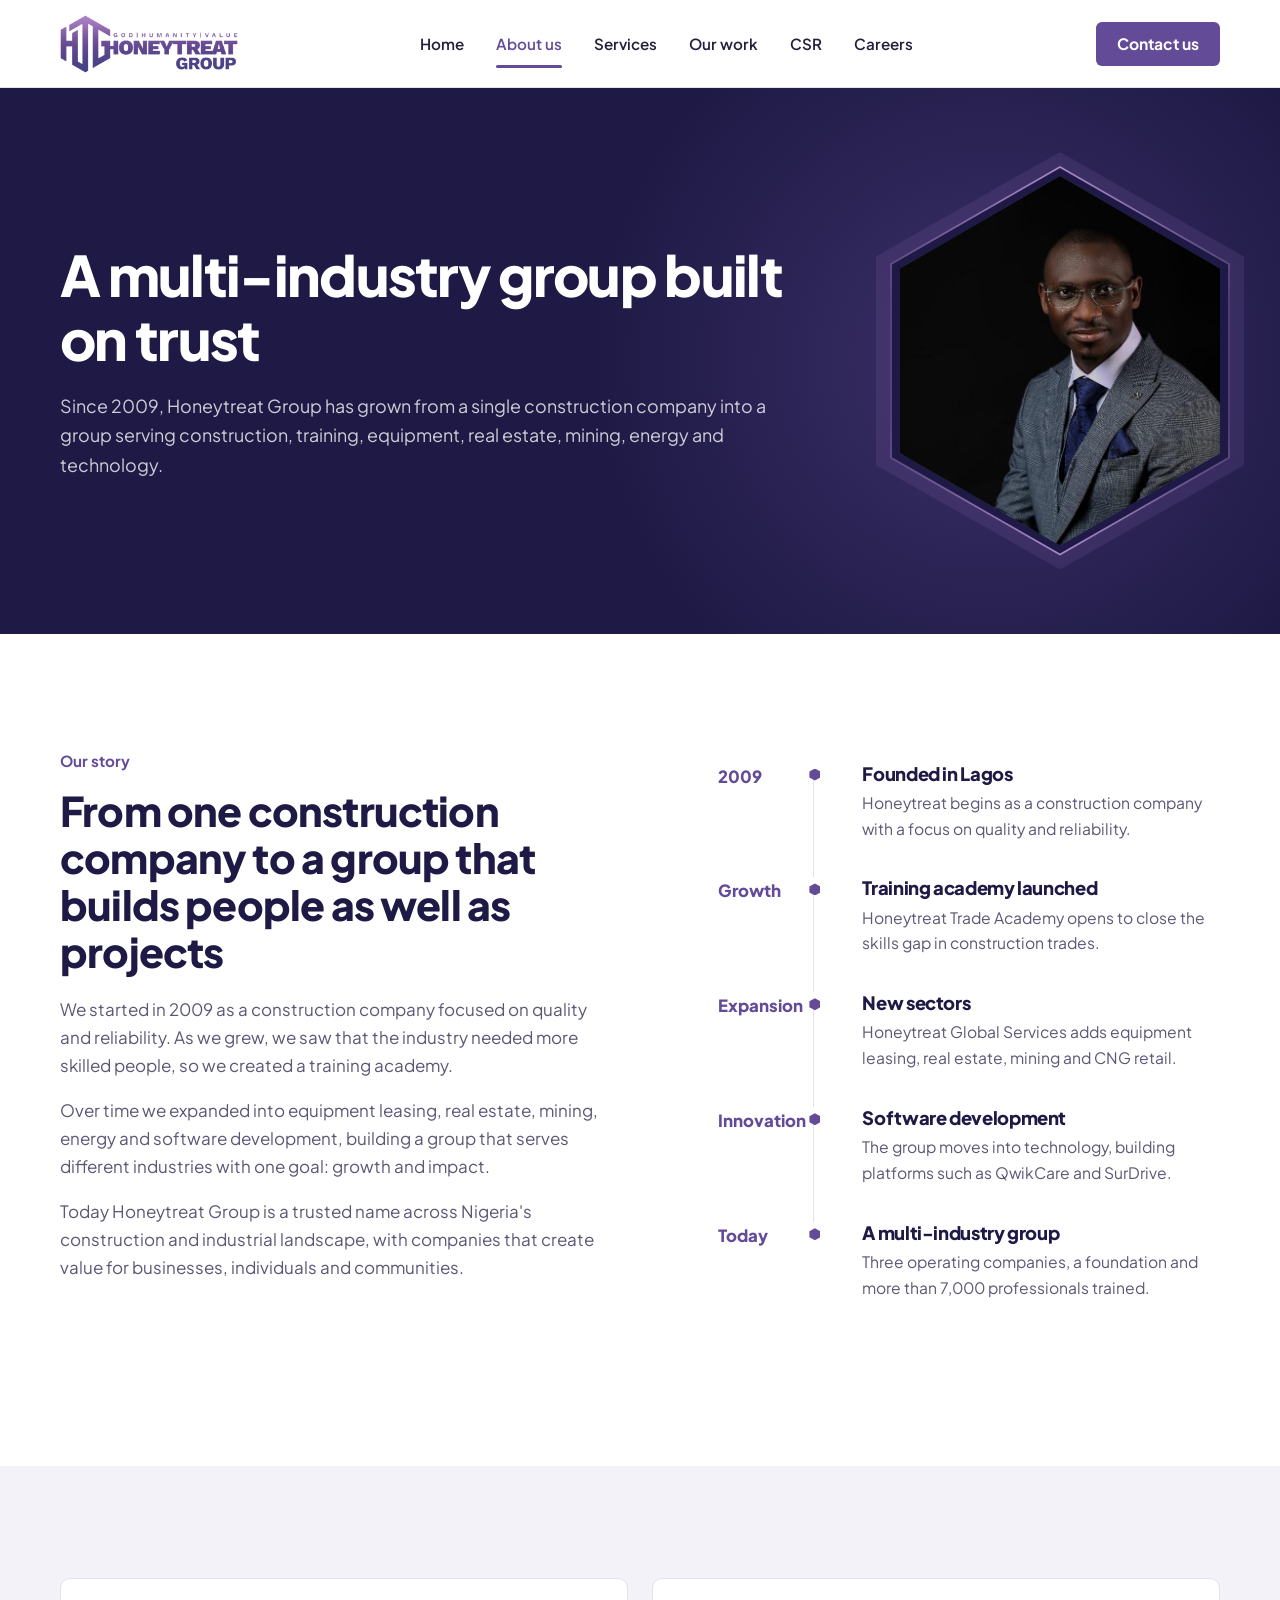
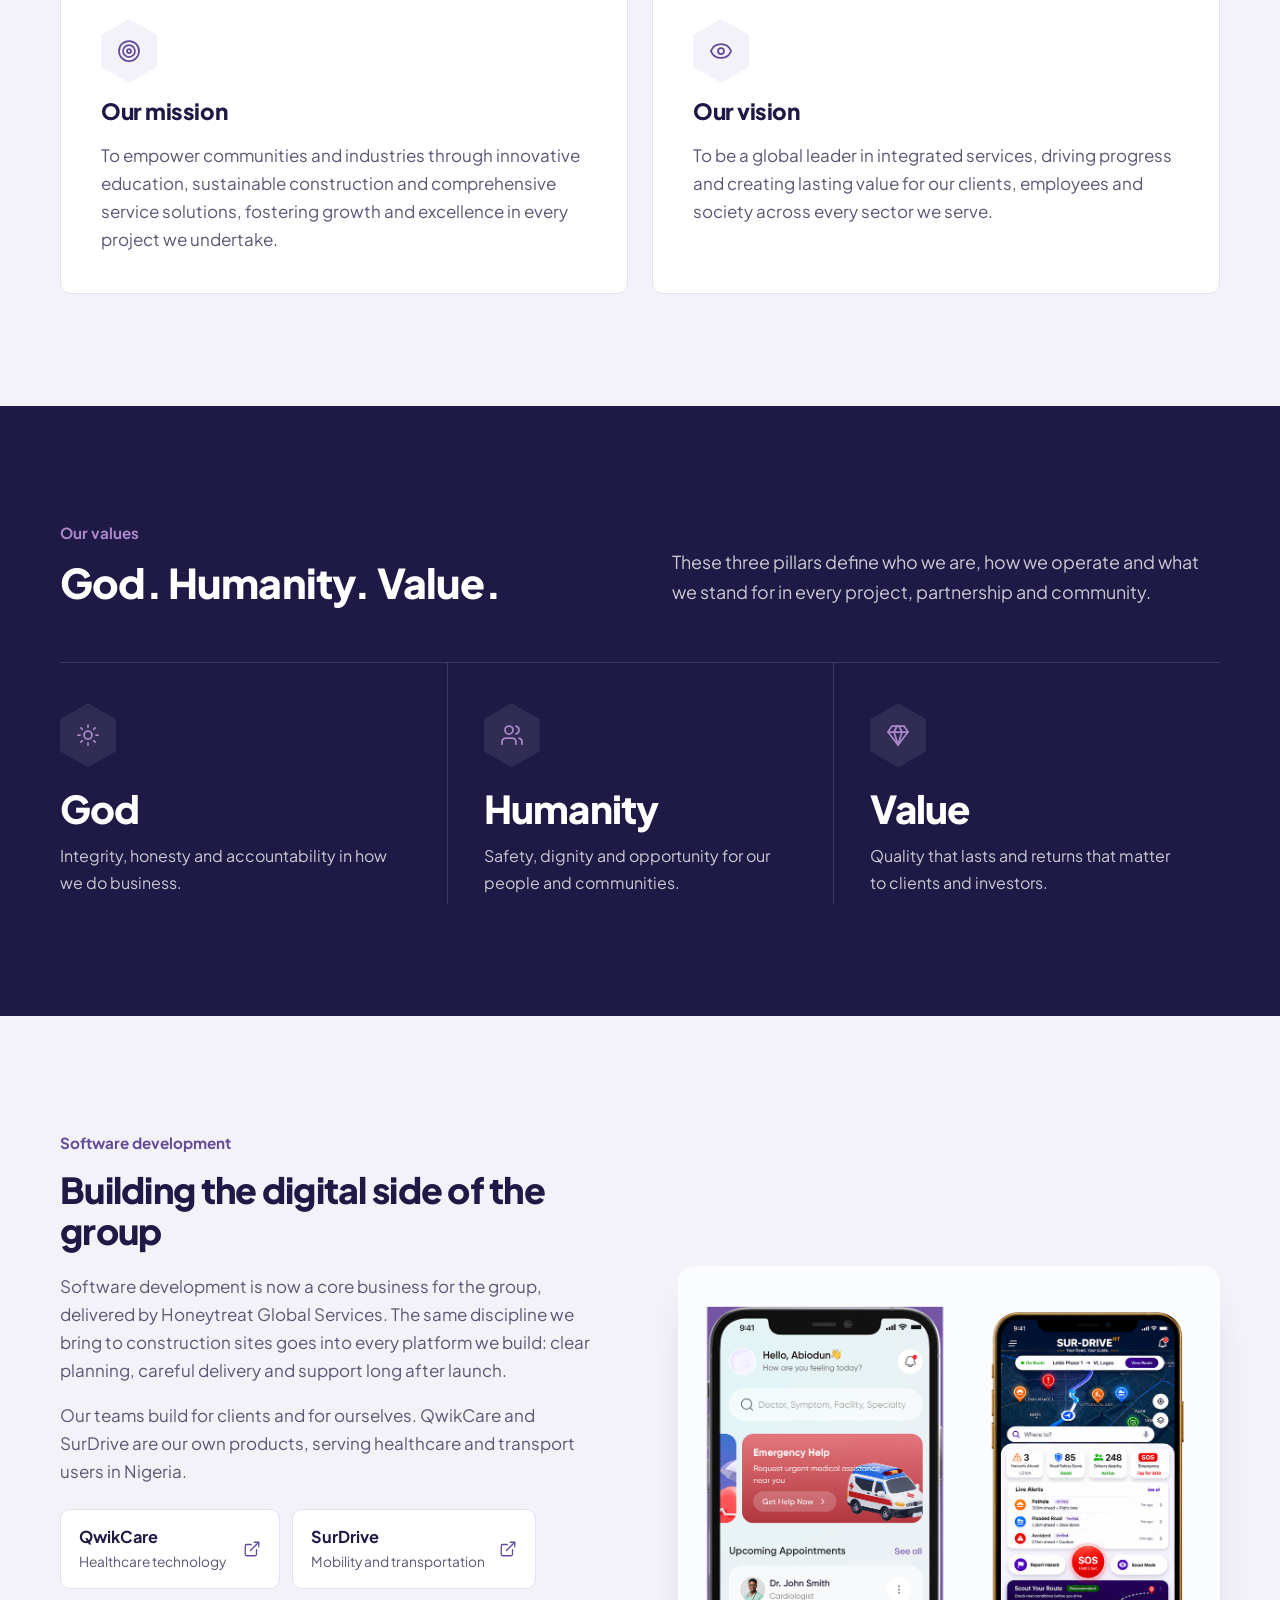
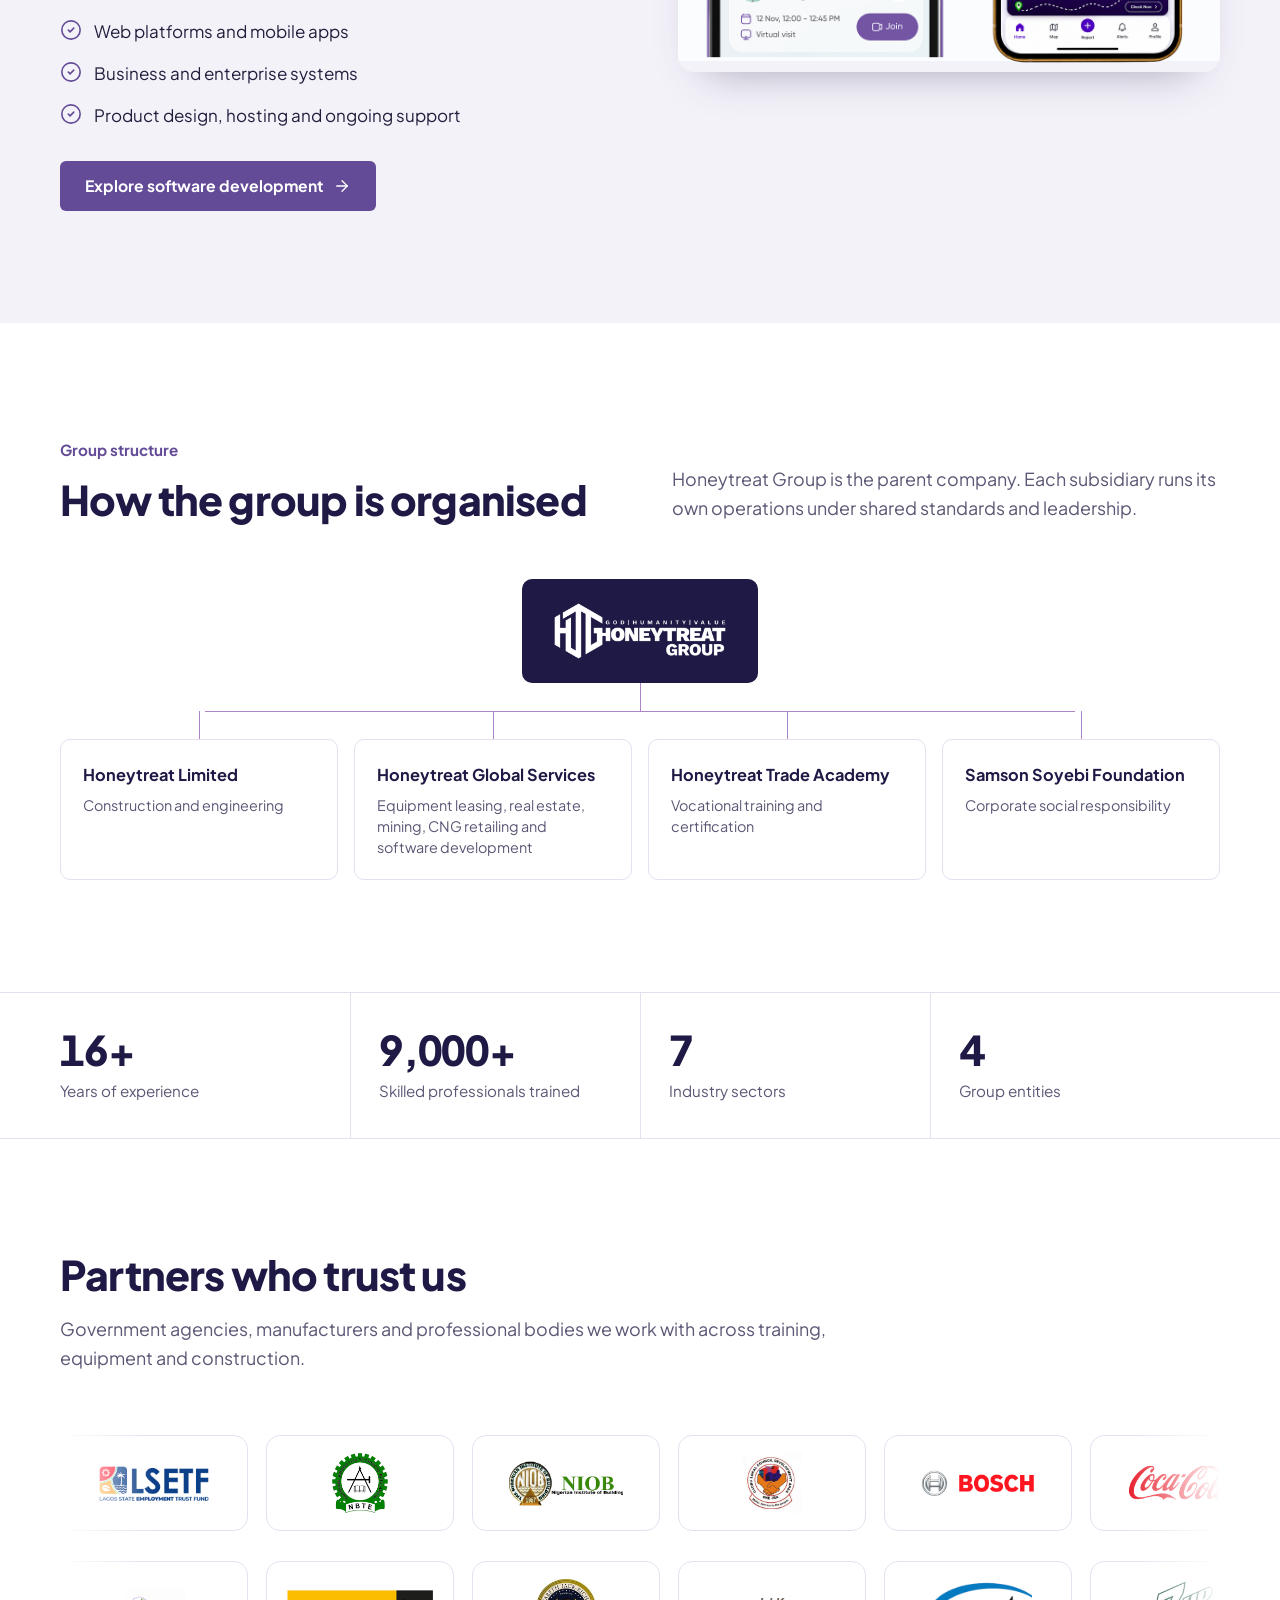
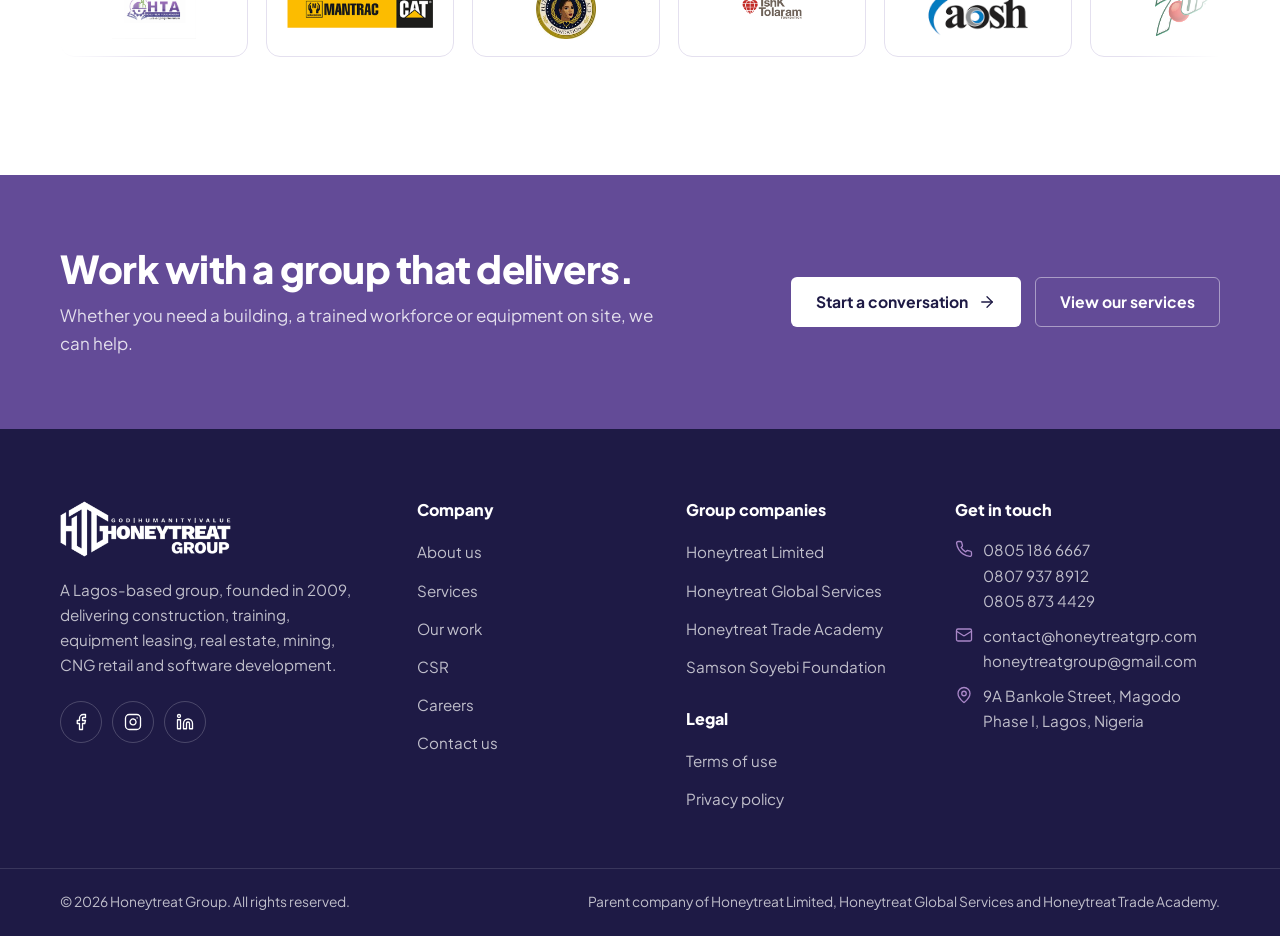
==== about.html @ 27838372 "Initial commit" ====
<!DOCTYPE html>
<html lang="en">
<head>
<meta charset="UTF-8">
<meta name="viewport" content="width=device-width, initial-scale=1">
<title>About us | Honeytreat Group</title>
<meta name="description" content="Learn how Honeytreat Group grew from a Lagos construction company founded in 2009 into a multi-industry group across training, real estate, mining, energy and software development.">
<meta name="theme-color" content="#1E1A45">
<link rel="canonical" href="https://honeytreatgrp.com/about.html">
<meta property="og:type" content="website">
<meta property="og:site_name" content="Honeytreat Group">
<meta property="og:title" content="About us | Honeytreat Group">
<meta property="og:description" content="Learn how Honeytreat Group grew from a Lagos construction company founded in 2009 into a multi-industry group across training, real estate, mining, energy and software development.">
<meta property="og:url" content="https://honeytreatgrp.com/about.html">
<meta property="og:image" content="https://honeytreatgrp.com/assets/img/htg-logo-color.png">
<meta name="robots" content="index, follow, max-image-preview:large, max-snippet:-1, max-video-preview:-1">
<meta name="author" content="Honeytreat Group">
<meta property="og:locale" content="en_NG">
<meta property="og:image:alt" content="Honeytreat Group logo">
<meta name="twitter:card" content="summary">
<link rel="icon" type="image/png" href="assets/img/favicon-64.png">
<link rel="apple-touch-icon" href="assets/img/apple-touch-icon.png">
<link rel="preconnect" href="https://fonts.googleapis.com">
<link rel="preconnect" href="https://fonts.gstatic.com" crossorigin>
<link href="https://fonts.googleapis.com/css2?family=Plus+Jakarta+Sans:wght@400;500;600;700;800&display=swap" rel="stylesheet">
<link rel="stylesheet" href="assets/css/styles.css">
<link rel="stylesheet" href="assets/css/enhancements.css">
<script src="assets/js/image-fallback.js"></script>
<script type="application/ld+json">{"@context":"https://schema.org","@type":"BreadcrumbList","itemListElement":[{"@type":"ListItem","position":1,"name":"Home","item":"https://honeytreatgrp.com/"},{"@type":"ListItem","position":2,"name":"About us","item":"https://honeytreatgrp.com/about.html"}]}</script>
</head>
<body>
<a class="skip-link" href="#main">Skip to content</a>
<header class="site-header">
  <div class="container header-inner">
    <a class="brand" href="index.html" aria-label="Honeytreat Group home">
      <img src="assets/img/htg-logo-color.png" alt="Honeytreat Group" width="177" height="58">
    </a>
    <nav class="main-nav" aria-label="Main"><a href="index.html">Home</a><a href="about.html" aria-current="page">About us</a><a href="services.html">Services</a><a href="work.html">Our work</a><a href="csr.html">CSR</a><a href="careers.html">Careers</a></nav>
    <a class="btn btn-primary header-cta" href="contact.html">Contact us</a>
    <button class="nav-toggle" type="button" aria-controls="mobile-nav" aria-expanded="false" aria-label="Open menu">
      <svg class="icon i-open"  viewBox="0 0 24 24" fill="none" stroke="currentColor" stroke-width="1.75" stroke-linecap="round" stroke-linejoin="round" aria-hidden="true" focusable="false"><path d="M4 6h16"/><path d="M4 12h16"/><path d="M4 18h16"/></svg><svg class="icon i-close" style="display:none"  viewBox="0 0 24 24" fill="none" stroke="currentColor" stroke-width="1.75" stroke-linecap="round" stroke-linejoin="round" aria-hidden="true" focusable="false"><path d="M18 6 6 18"/><path d="m6 6 12 12"/></svg>
    </button>
  </div>
</header>
<nav class="mobile-nav" id="mobile-nav" aria-label="Mobile">
  <a class="m-link" href="index.html"><span>Home</span><svg class="icon icon-sm"  viewBox="0 0 24 24" fill="none" stroke="currentColor" stroke-width="1.75" stroke-linecap="round" stroke-linejoin="round" aria-hidden="true" focusable="false"><path d="M5 12h14"/><path d="m12 5 7 7-7 7"/></svg></a><a class="m-link" href="about.html" aria-current="page"><span>About us</span><svg class="icon icon-sm"  viewBox="0 0 24 24" fill="none" stroke="currentColor" stroke-width="1.75" stroke-linecap="round" stroke-linejoin="round" aria-hidden="true" focusable="false"><path d="M5 12h14"/><path d="m12 5 7 7-7 7"/></svg></a><a class="m-link" href="services.html"><span>Services</span><svg class="icon icon-sm"  viewBox="0 0 24 24" fill="none" stroke="currentColor" stroke-width="1.75" stroke-linecap="round" stroke-linejoin="round" aria-hidden="true" focusable="false"><path d="M5 12h14"/><path d="m12 5 7 7-7 7"/></svg></a><a class="m-link" href="work.html"><span>Our work</span><svg class="icon icon-sm"  viewBox="0 0 24 24" fill="none" stroke="currentColor" stroke-width="1.75" stroke-linecap="round" stroke-linejoin="round" aria-hidden="true" focusable="false"><path d="M5 12h14"/><path d="m12 5 7 7-7 7"/></svg></a><a class="m-link" href="csr.html"><span>CSR</span><svg class="icon icon-sm"  viewBox="0 0 24 24" fill="none" stroke="currentColor" stroke-width="1.75" stroke-linecap="round" stroke-linejoin="round" aria-hidden="true" focusable="false"><path d="M5 12h14"/><path d="m12 5 7 7-7 7"/></svg></a><a class="m-link" href="careers.html"><span>Careers</span><svg class="icon icon-sm"  viewBox="0 0 24 24" fill="none" stroke="currentColor" stroke-width="1.75" stroke-linecap="round" stroke-linejoin="round" aria-hidden="true" focusable="false"><path d="M5 12h14"/><path d="m12 5 7 7-7 7"/></svg></a>
  <a class="m-link" href="contact.html"><span>Contact us</span><svg class="icon icon-sm"  viewBox="0 0 24 24" fill="none" stroke="currentColor" stroke-width="1.75" stroke-linecap="round" stroke-linejoin="round" aria-hidden="true" focusable="false"><path d="M5 12h14"/><path d="m12 5 7 7-7 7"/></svg></a>
  <a class="btn btn-primary btn-block" href="tel:08051866667"><svg class="icon"  viewBox="0 0 24 24" fill="none" stroke="currentColor" stroke-width="1.75" stroke-linecap="round" stroke-linejoin="round" aria-hidden="true" focusable="false"><path d="M22 16.92v3a2 2 0 0 1-2.18 2 19.79 19.79 0 0 1-8.63-3.07 19.5 19.5 0 0 1-6-6 19.79 19.79 0 0 1-3.07-8.67A2 2 0 0 1 4.11 2h3a2 2 0 0 1 2 1.72 12.84 12.84 0 0 0 .7 2.81 2 2 0 0 1-.45 2.11L8.09 9.91a16 16 0 0 0 6 6l1.27-1.27a2 2 0 0 1 2.11-.45 12.84 12.84 0 0 0 2.81.7A2 2 0 0 1 22 16.92z"/></svg><span>Call 0805 186 6667</span></a>
  <div class="m-contact"><a href="mailto:contact@honeytreatgrp.com">contact@honeytreatgrp.com</a><span>9A Bankole Street, Magodo Phase I, Lagos, Nigeria</span></div>
  <div class="socials m-socials"><a href="#" aria-label="Honeytreat Group on Facebook"><svg class="icon"  viewBox="0 0 24 24" fill="none" stroke="currentColor" stroke-width="1.75" stroke-linecap="round" stroke-linejoin="round" aria-hidden="true" focusable="false"><path d="M18 2h-3a5 5 0 0 0-5 5v3H7v4h3v8h4v-8h3l1-4h-4V7a1 1 0 0 1 1-1h3z"/></svg></a><a href="https://www.instagram.com/honeytreatgroup/" target="_blank" rel="me noopener" aria-label="Honeytreat Group on Instagram (opens in a new tab)"><svg class="icon"  viewBox="0 0 24 24" fill="none" stroke="currentColor" stroke-width="1.75" stroke-linecap="round" stroke-linejoin="round" aria-hidden="true" focusable="false"><rect x="2" y="2" width="20" height="20" rx="5"/><path d="M16 11.37A4 4 0 1 1 12.63 8 4 4 0 0 1 16 11.37z"/><path d="M17.5 6.5h.01"/></svg></a><a href="https://www.linkedin.com/company/honeytreat-group/" target="_blank" rel="me noopener" aria-label="Honeytreat Group on LinkedIn (opens in a new tab)"><svg class="icon"  viewBox="0 0 24 24" fill="none" stroke="currentColor" stroke-width="1.75" stroke-linecap="round" stroke-linejoin="round" aria-hidden="true" focusable="false"><path d="M16 8a6 6 0 0 1 6 6v7h-4v-7a2 2 0 0 0-2-2 2 2 0 0 0-2 2v7h-4v-7a6 6 0 0 1 6-6z"/><rect x="2" y="9" width="4" height="12"/><circle cx="4" cy="4" r="2"/></svg></a></div>
</nav>
<main id="main"><section class="page-hero">
  <div class="container page-hero-grid">
    <div class="hero-seq">
      <h1>A multi-industry group built on trust</h1>
      <p class="lead">Since 2009, Honeytreat Group has grown from a single construction company into a group serving construction, training, equipment, real estate, mining, energy and technology.</p>
      
    </div>
    <div class="hex-media" aria-hidden="true">
      <div class="hex-outline"></div>
      <div class="hex-img"><img src="assets/img/site/about-hero.jpg" data-fallback="https://images.unsplash.com/photo-1521737711867-e3b97375f902?auto=format&fit=crop&w=700&q=80" alt="" width="320" height="370"></div>
    </div>
  </div>
</section>

<section class="section">
  <div class="container split top">
    <div>
      <span class="kicker">Our story</span>
      <h2 class="h2">From one construction company to a group that builds people as well as projects</h2>
      <div class="prose" style="margin-top:20px">
        <p>We started in 2009 as a construction company focused on quality and reliability. As we grew, we saw that the industry needed more skilled people, so we created a training academy.</p>
        <p>Over time we expanded into equipment leasing, real estate, mining, energy and software development, building a group that serves different industries with one goal: growth and impact.</p>
        <p>Today Honeytreat Group is a trusted name across Nigeria's construction and industrial landscape, with companies that create value for businesses, individuals and communities.</p>
      </div>
    </div>
    <ol class="timeline" aria-label="Our history">
      <li><span class="year">2009</span><div class="body"><h3>Founded in Lagos</h3><p>Honeytreat begins as a construction company with a focus on quality and reliability.</p></div></li>
      <li><span class="year">Growth</span><div class="body"><h3>Training academy launched</h3><p>Honeytreat Trade Academy opens to close the skills gap in construction trades.</p></div></li>
      <li><span class="year">Expansion</span><div class="body"><h3>New sectors</h3><p>Honeytreat Global Services adds equipment leasing, real estate, mining and CNG retail.</p></div></li>
      <li><span class="year">Innovation</span><div class="body"><h3>Software development</h3><p>The group moves into technology, building platforms such as QwikCare and SurDrive.</p></div></li>
      <li><span class="year">Today</span><div class="body"><h3>A multi-industry group</h3><p>Three operating companies, a foundation and more than 7,000 professionals trained.</p></div></li>
    </ol>
  </div>
</section>

<section class="section section-mist">
  <div class="container">
    <div class="mv">
      <div class="mv-item"><span class="hex-icon "><svg class="icon"  viewBox="0 0 24 24" fill="none" stroke="currentColor" stroke-width="1.75" stroke-linecap="round" stroke-linejoin="round" aria-hidden="true" focusable="false"><circle cx="12" cy="12" r="10"/><circle cx="12" cy="12" r="6"/><circle cx="12" cy="12" r="2"/></svg></span><h3>Our mission</h3><p>To empower communities and industries through innovative education, sustainable construction and comprehensive service solutions, fostering growth and excellence in every project we undertake.</p></div>
      <div class="mv-item"><span class="hex-icon "><svg class="icon"  viewBox="0 0 24 24" fill="none" stroke="currentColor" stroke-width="1.75" stroke-linecap="round" stroke-linejoin="round" aria-hidden="true" focusable="false"><path d="M2.062 12.348a1 1 0 0 1 0-.696 10.75 10.75 0 0 1 19.876 0 1 1 0 0 1 0 .696 10.75 10.75 0 0 1-19.876 0"/><circle cx="12" cy="12" r="3"/></svg></span><h3>Our vision</h3><p>To be a global leader in integrated services, driving progress and creating lasting value for our clients, employees and society across every sector we serve.</p></div>
    </div>
  </div>
</section>

<section class="section section-ink">
  <div class="container">
    <div class="section-head">
      <div><span class="kicker on-dark">Our values</span><h2 class="h2">God. Humanity. Value.</h2></div>
      <p class="lead">These three pillars define who we are, how we operate and what we stand for in every project, partnership and community.</p>
    </div>
    <div class="values">
      <div class="value"><span class="hex-icon on-ink"><svg class="icon"  viewBox="0 0 24 24" fill="none" stroke="currentColor" stroke-width="1.75" stroke-linecap="round" stroke-linejoin="round" aria-hidden="true" focusable="false"><circle cx="12" cy="12" r="4"/><path d="M12 2v2"/><path d="M12 20v2"/><path d="m4.93 4.93 1.41 1.41"/><path d="m17.66 17.66 1.41 1.41"/><path d="M2 12h2"/><path d="M20 12h2"/><path d="m6.34 17.66-1.41 1.41"/><path d="m19.07 4.93-1.41 1.41"/></svg></span><h3>God</h3><p>Integrity, honesty and accountability in how we do business.</p></div>
      <div class="value"><span class="hex-icon on-ink"><svg class="icon"  viewBox="0 0 24 24" fill="none" stroke="currentColor" stroke-width="1.75" stroke-linecap="round" stroke-linejoin="round" aria-hidden="true" focusable="false"><path d="M16 21v-2a4 4 0 0 0-4-4H6a4 4 0 0 0-4 4v2"/><circle cx="9" cy="7" r="4"/><path d="M22 21v-2a4 4 0 0 0-3-3.87"/><path d="M16 3.13a4 4 0 0 1 0 7.75"/></svg></span><h3>Humanity</h3><p>Safety, dignity and opportunity for our people and communities.</p></div>
      <div class="value"><span class="hex-icon on-ink"><svg class="icon"  viewBox="0 0 24 24" fill="none" stroke="currentColor" stroke-width="1.75" stroke-linecap="round" stroke-linejoin="round" aria-hidden="true" focusable="false"><path d="M6 3h12l4 6-10 13L2 9Z"/><path d="M11 3 8 9l4 13 4-13-3-6"/><path d="M2 9h20"/></svg></span><h3>Value</h3><p>Quality that lasts and returns that matter to clients and investors.</p></div>
    </div>
  </div>
</section>

<section class="section section-mist service-block flip" id="software-development">
  <div class="container split">
    <div class="media ratio-4-3"><img src="assets/img/site/home-software.jpg" data-fallback="https://images.unsplash.com/photo-1461749280684-dccba630e2f6?auto=format&fit=crop&w=1000&q=80" alt="Software developers building a web platform" loading="lazy" width="600" height="450"></div>
    <div>
      <span class="kicker">Software development</span>
      <h2 class="h2">Building the digital side of the group</h2>
      <div class="prose" style="margin-top:20px"><p>Software development is now a core business for the group, delivered by Honeytreat Global Services. The same discipline we bring to construction sites goes into every platform we build: clear planning, careful delivery and support long after launch.</p><p>Our teams build for clients and for ourselves. QwikCare and SurDrive are our own products, serving healthcare and transport users in Nigeria.</p></div>
      <ul class="product-links" aria-label="Our software products">
        <li><a href="https://qwikcare.org" target="_blank" rel="noopener"><strong>QwikCare</strong><span>Healthcare technology</span><svg class="icon"  viewBox="0 0 24 24" fill="none" stroke="currentColor" stroke-width="1.75" stroke-linecap="round" stroke-linejoin="round" aria-hidden="true" focusable="false"><path d="M15 3h6v6"/><path d="M10 14 21 3"/><path d="M18 13v6a2 2 0 0 1-2 2H5a2 2 0 0 1-2-2V8a2 2 0 0 1 2-2h6"/></svg></a></li>
        <li><a href="https://surdrive.org" target="_blank" rel="noopener"><strong>SurDrive</strong><span>Mobility and transportation</span><svg class="icon"  viewBox="0 0 24 24" fill="none" stroke="currentColor" stroke-width="1.75" stroke-linecap="round" stroke-linejoin="round" aria-hidden="true" focusable="false"><path d="M15 3h6v6"/><path d="M10 14 21 3"/><path d="M18 13v6a2 2 0 0 1-2 2H5a2 2 0 0 1-2-2V8a2 2 0 0 1 2-2h6"/></svg></a></li>
      </ul>
      <ul class="checks">
        <li><svg class="icon"  viewBox="0 0 24 24" fill="none" stroke="currentColor" stroke-width="1.75" stroke-linecap="round" stroke-linejoin="round" aria-hidden="true" focusable="false"><circle cx="12" cy="12" r="10"/><path d="m9 12 2 2 4-4"/></svg><span>Web platforms and mobile apps</span></li>
        <li><svg class="icon"  viewBox="0 0 24 24" fill="none" stroke="currentColor" stroke-width="1.75" stroke-linecap="round" stroke-linejoin="round" aria-hidden="true" focusable="false"><circle cx="12" cy="12" r="10"/><path d="m9 12 2 2 4-4"/></svg><span>Business and enterprise systems</span></li>
        <li><svg class="icon"  viewBox="0 0 24 24" fill="none" stroke="currentColor" stroke-width="1.75" stroke-linecap="round" stroke-linejoin="round" aria-hidden="true" focusable="false"><circle cx="12" cy="12" r="10"/><path d="m9 12 2 2 4-4"/></svg><span>Product design, hosting and ongoing support</span></li>
      </ul>
      <div class="btn-row" style="margin-top:32px"><a class="btn btn-primary" href="services.html#software"><span>Explore software development</span><svg class="icon"  viewBox="0 0 24 24" fill="none" stroke="currentColor" stroke-width="1.75" stroke-linecap="round" stroke-linejoin="round" aria-hidden="true" focusable="false"><path d="M5 12h14"/><path d="m12 5 7 7-7 7"/></svg></a></div>
    </div>
  </div>
</section>

<section class="section">
  <div class="container">
    <div class="section-head">
      <div><span class="kicker">Group structure</span><h2 class="h2">How the group is organised</h2></div>
      <p class="lead">Honeytreat Group is the parent company. Each subsidiary runs its own operations under shared standards and leadership.</p>
    </div>
    <div class="org">
      <div class="org-parent"><img src="assets/img/htg-logo-white.png" alt="Honeytreat Group" width="171" height="56" loading="lazy"></div>
      <div class="org-stem" aria-hidden="true"></div>
      <div class="org-children">
        <div class="org-node"><strong>Honeytreat Limited</strong><span>Construction and engineering</span></div>
        <div class="org-node"><strong>Honeytreat Global Services</strong><span>Equipment leasing, real estate, mining, CNG retailing and software development</span></div>
        <div class="org-node"><strong>Honeytreat Trade Academy</strong><span>Vocational training and certification</span></div>
        <div class="org-node"><strong>Samson Soyebi Foundation</strong><span>Corporate social responsibility</span></div>
      </div>
    </div>
  </div>
</section>

<section class="facts" aria-label="Group at a glance" style="border-top:1px solid var(--line)">
  <div class="container facts-grid">
    <div class="fact"><strong>16+</strong><span>Years of experience</span></div>
    <div class="fact"><strong>9,000+</strong><span>Skilled professionals trained</span></div>
    <div class="fact"><strong>7</strong><span>Industry sectors</span></div>
    <div class="fact"><strong>4</strong><span>Group entities</span></div>
  </div>
</section>
<section class="section">
  <div class="container">
    <div class="section-head stack"><h2 class="h2">Partners who trust us</h2>
    <p class="lead">Government agencies, manufacturers and professional bodies we work with across training, equipment and construction.</p></div>
    <div data-partners></div>
  </div>
</section>
<section class="cta-band">
  <div class="container cta-inner">
    <div><h2>Work with a group that delivers.</h2><p>Whether you need a building, a trained workforce or equipment on site, we can help.</p></div>
    <div class="btn-row"><a class="btn btn-light" href="contact.html"><span>Start a conversation</span><svg class="icon"  viewBox="0 0 24 24" fill="none" stroke="currentColor" stroke-width="1.75" stroke-linecap="round" stroke-linejoin="round" aria-hidden="true" focusable="false"><path d="M5 12h14"/><path d="m12 5 7 7-7 7"/></svg></a><a class="btn btn-ghost-light" href="services.html">View our services</a></div>
  </div>
</section>
</main>
<footer class="site-footer">
  <div class="container footer-top">
    <div class="footer-brand">
      <img src="assets/img/htg-logo-white.png" alt="Honeytreat Group" width="171" height="56">
      <p>A Lagos-based group, founded in 2009, delivering construction, training, equipment leasing, real estate, mining, CNG retail and software development.</p>
      <div class="socials"><a href="#" aria-label="Honeytreat Group on Facebook"><svg class="icon"  viewBox="0 0 24 24" fill="none" stroke="currentColor" stroke-width="1.75" stroke-linecap="round" stroke-linejoin="round" aria-hidden="true" focusable="false"><path d="M18 2h-3a5 5 0 0 0-5 5v3H7v4h3v8h4v-8h3l1-4h-4V7a1 1 0 0 1 1-1h3z"/></svg></a><a href="https://www.instagram.com/honeytreatgroup/" target="_blank" rel="me noopener" aria-label="Honeytreat Group on Instagram (opens in a new tab)"><svg class="icon"  viewBox="0 0 24 24" fill="none" stroke="currentColor" stroke-width="1.75" stroke-linecap="round" stroke-linejoin="round" aria-hidden="true" focusable="false"><rect x="2" y="2" width="20" height="20" rx="5"/><path d="M16 11.37A4 4 0 1 1 12.63 8 4 4 0 0 1 16 11.37z"/><path d="M17.5 6.5h.01"/></svg></a><a href="https://www.linkedin.com/company/honeytreat-group/" target="_blank" rel="me noopener" aria-label="Honeytreat Group on LinkedIn (opens in a new tab)"><svg class="icon"  viewBox="0 0 24 24" fill="none" stroke="currentColor" stroke-width="1.75" stroke-linecap="round" stroke-linejoin="round" aria-hidden="true" focusable="false"><path d="M16 8a6 6 0 0 1 6 6v7h-4v-7a2 2 0 0 0-2-2 2 2 0 0 0-2 2v7h-4v-7a6 6 0 0 1 6-6z"/><rect x="2" y="9" width="4" height="12"/><circle cx="4" cy="4" r="2"/></svg></a></div>
    </div>
    <div class="footer-col">
      <h2>Company</h2>
      <ul><li><a href="about.html">About us</a></li><li><a href="services.html">Services</a></li><li><a href="work.html">Our work</a></li><li><a href="csr.html">CSR</a></li><li><a href="careers.html">Careers</a></li><li><a href="contact.html">Contact us</a></li></ul>
    </div>
    <div class="footer-col">
      <h2>Group companies</h2>
      <ul>
        <li><a href="https://honeytreatlmtd.com" rel="noopener" target="_blank">Honeytreat Limited</a></li>
        <li><a href="https://honeytreatglobal.com" rel="noopener" target="_blank">Honeytreat Global Services</a></li>
        <li><a href="https://honeytreatacademy.com" rel="noopener" target="_blank">Honeytreat Trade Academy</a></li>
        <li><a href="https://samsonsoyebi.com" rel="noopener" target="_blank">Samson Soyebi Foundation</a></li>
      </ul>
      <h2 class="footer-sub">Legal</h2>
      <ul><li><a href="terms.html">Terms of use</a></li><li><a href="privacy.html">Privacy policy</a></li></ul>
    </div>
    <div class="footer-col">
      <h2>Get in touch</h2>
      <ul class="footer-contact">
        <li><svg class="icon"  viewBox="0 0 24 24" fill="none" stroke="currentColor" stroke-width="1.75" stroke-linecap="round" stroke-linejoin="round" aria-hidden="true" focusable="false"><path d="M22 16.92v3a2 2 0 0 1-2.18 2 19.79 19.79 0 0 1-8.63-3.07 19.5 19.5 0 0 1-6-6 19.79 19.79 0 0 1-3.07-8.67A2 2 0 0 1 4.11 2h3a2 2 0 0 1 2 1.72 12.84 12.84 0 0 0 .7 2.81 2 2 0 0 1-.45 2.11L8.09 9.91a16 16 0 0 0 6 6l1.27-1.27a2 2 0 0 1 2.11-.45 12.84 12.84 0 0 0 2.81.7A2 2 0 0 1 22 16.92z"/></svg><span><a href="tel:08051866667">0805 186 6667</a><br><a href="tel:08079378912">0807 937 8912</a><br><a href="tel:08058734429">0805 873 4429</a><br></span></li>
        <li><svg class="icon"  viewBox="0 0 24 24" fill="none" stroke="currentColor" stroke-width="1.75" stroke-linecap="round" stroke-linejoin="round" aria-hidden="true" focusable="false"><rect x="2" y="4" width="20" height="16" rx="2"/><path d="m22 7-8.97 5.7a1.94 1.94 0 0 1-2.06 0L2 7"/></svg><span><a href="mailto:contact@honeytreatgrp.com">contact@honeytreatgrp.com</a><br><a href="mailto:honeytreatgroup@gmail.com">honeytreatgroup@gmail.com</a><br></span></li>
        <li><svg class="icon"  viewBox="0 0 24 24" fill="none" stroke="currentColor" stroke-width="1.75" stroke-linecap="round" stroke-linejoin="round" aria-hidden="true" focusable="false"><path d="M20 10c0 4.993-5.539 10.193-7.399 11.799a1 1 0 0 1-1.202 0C9.539 20.193 4 14.993 4 10a8 8 0 0 1 16 0"/><circle cx="12" cy="10" r="3"/></svg><span>9A Bankole Street, Magodo Phase I, Lagos, Nigeria</span></li>
      </ul>
    </div>
  </div>
  <div class="footer-bottom">
    <div class="container">
      <span>&copy; <span data-year>2026</span> Honeytreat Group. All rights reserved.</span>
      <span>Parent company of Honeytreat Limited, Honeytreat Global Services and Honeytreat Trade Academy.</span>
    </div>
  </div>
</footer>
<script src="assets/js/main.js" defer></script>
<script src="assets/js/motion.js" defer></script>
<script src="assets/js/partners.js" defer></script>
</body>
</html>
---- assets/css/styles.css ----
/* =========================================================
   Honeytreat Group — shared stylesheet
   Palette taken from the official HTG logo gradient.
   ========================================================= */
:root {
  --ink: #1E1A45;          /* deepest brand tone: hero, footer */
  --indigo: #454383;       /* logo base */
  --violet: #634B97;       /* logo mid: primary actions */
  --violet-dark: #4F3B7E;
  --lilac: #A987C8;        /* logo top: accents on dark */
  --lilac-soft: #D9CCEA;
  --mist: #F4F2F9;         /* alternate section background */
  --line: #E4E0EF;
  --text: #221F3D;
  --muted: #5B5775;
  --white: #FFFFFF;
  --success: #1F7A4D;
  --danger: #B42318;

  --font: "Plus Jakarta Sans", "Segoe UI", Roboto, Helvetica, Arial, sans-serif;

  --container: 1240px;
  --gutter: clamp(20px, 4vw, 40px);
  --header-h: 88px;
  --radius-sm: 6px;
  --radius: 10px;
  --radius-lg: 16px;
  --shadow: 0 1px 2px rgba(30, 26, 69, .06), 0 8px 24px rgba(30, 26, 69, .06);
  --hex: polygon(50% 0, 100% 25%, 100% 75%, 50% 100%, 0 75%, 0 25%);
}

*, *::before, *::after { box-sizing: border-box; }
html { scroll-behavior: smooth; -webkit-text-size-adjust: 100%; }
body {
  margin: 0;
  font-family: var(--font);
  font-size: 17px;
  line-height: 1.65;
  color: var(--text);
  background: var(--white);
  -webkit-font-smoothing: antialiased;
}
img { max-width: 100%; display: block; }
a { color: var(--violet); }
h1, h2, h3, h4 { margin: 0; line-height: 1.15; letter-spacing: -0.02em; color: var(--ink); font-weight: 800; }
p { margin: 0; }
ul { margin: 0; padding: 0; }
button, input, select, textarea { font: inherit; color: inherit; }
:focus-visible { outline: 3px solid var(--lilac); outline-offset: 2px; border-radius: 4px; }
.skip-link { position: absolute; left: -999px; top: 8px; z-index: 2000; background: var(--ink); color: #fff; padding: 10px 16px; border-radius: var(--radius-sm); }
.skip-link:focus { left: 8px; }
.sr-only { position: absolute; width: 1px; height: 1px; overflow: hidden; clip: rect(0 0 0 0); white-space: nowrap; }

.container { max-width: var(--container); margin: 0 auto; padding: 0 var(--gutter); }
.icon { width: 24px; height: 24px; flex-shrink: 0; }
.icon-sm { width: 18px; height: 18px; }

/* ---------- Type scale ---------- */
.display { font-size: clamp(2.4rem, 4.6vw, 3.9rem); font-weight: 800; letter-spacing: -0.035em; line-height: 1.04; }
.h2 { font-size: clamp(1.9rem, 3.2vw, 2.75rem); }
.h3 { font-size: 1.3rem; letter-spacing: -0.01em; }
.lead { font-size: clamp(1.05rem, 1.4vw, 1.2rem); color: var(--muted); max-width: 60ch; }
.kicker { display: inline-block; font-size: .95rem; font-weight: 700; color: var(--violet); margin-bottom: 14px; }
.on-dark .kicker, .kicker.on-dark { color: var(--lilac); }
.prose p + p { margin-top: 1em; }
.prose p { color: var(--muted); max-width: 64ch; }

/* ---------- Buttons ---------- */
.btn {
  display: inline-flex; align-items: center; justify-content: center; gap: 10px;
  min-height: 50px; padding: 0 24px; border-radius: var(--radius-sm);
  font-weight: 700; font-size: .98rem; text-decoration: none; cursor: pointer;
  border: 1.5px solid transparent; transition: background-color .2s, color .2s, border-color .2s;
}
.btn .icon { width: 18px; height: 18px; transition: transform .2s; }
.btn:hover .icon { transform: translateX(3px); }
.btn-primary { background: var(--violet); color: #fff; }
.btn-primary:hover { background: var(--violet-dark); }
.btn-outline { border-color: var(--violet); color: var(--violet); background: transparent; }
.btn-outline:hover { background: var(--violet); color: #fff; }
.btn-light { background: #fff; color: var(--ink); }
.btn-light:hover { background: var(--lilac-soft); }
.btn-ghost-light { border-color: rgba(255,255,255,.45); color: #fff; background: transparent; }
.btn-ghost-light:hover { border-color: #fff; background: rgba(255,255,255,.08); }
.btn-block { width: 100%; }
.btn-row { display: flex; flex-wrap: wrap; gap: 14px; }
.text-link { display: inline-flex; align-items: center; gap: 8px; font-weight: 700; text-decoration: none; color: var(--violet); }
.text-link .icon { width: 18px; height: 18px; transition: transform .2s; }
.text-link:hover .icon { transform: translateX(3px); }

/* ---------- Header ---------- */
.site-header {
  position: sticky; top: 0; z-index: 1000; height: var(--header-h);
  background: rgba(255,255,255,.97); border-bottom: 1px solid var(--line);
  transition: box-shadow .2s;
}
.site-header.is-scrolled { box-shadow: 0 6px 24px rgba(30,26,69,.08); }
.header-inner { height: 100%; display: flex; align-items: center; justify-content: space-between; gap: 24px; }
.brand { display: inline-flex; align-items: center; }
.brand img { height: 58px; width: auto; }
.main-nav { display: flex; align-items: center; gap: 4px; }
.main-nav a {
  position: relative; padding: 10px 14px; text-decoration: none;
  font-weight: 600; font-size: .95rem; color: var(--text); border-radius: var(--radius-sm);
}
.main-nav a:hover { color: var(--violet); background: var(--mist); }
.main-nav a[aria-current="page"] { color: var(--violet); }
.main-nav a[aria-current="page"]::after {
  content: ""; position: absolute; left: 14px; right: 14px; bottom: -2px; height: 3px;
  background: var(--violet); border-radius: 2px;
}
.header-cta { min-height: 44px; padding: 0 20px; }
.header-cta[aria-current="page"] { background: var(--ink); }
.nav-toggle { display: none; background: none; border: 0; padding: 10px; margin-right: -10px; cursor: pointer; color: var(--ink); }
.nav-toggle .icon { width: 28px; height: 28px; }

.mobile-nav { display: none; }

@media (max-width: 1080px) {
  :root { --header-h: 68px; }
  .brand img { height: 46px; }
  .main-nav, .header-cta { display: none; }
  .nav-toggle { display: inline-flex; }
  .mobile-nav {
    display: flex; flex-direction: column; position: fixed; inset: var(--header-h) 0 0 0;
    background: #fff; padding: 20px var(--gutter) 32px; overflow-y: auto;
    transform: translateX(100%); visibility: hidden; transition: transform .3s ease, visibility .3s;
    z-index: 999;
  }
  .mobile-nav.is-open { transform: none; visibility: visible; }
  .mobile-nav a.m-link {
    display: flex; justify-content: space-between; align-items: center;
    padding: 18px 4px; border-bottom: 1px solid var(--line);
    font-size: 1.2rem; font-weight: 700; color: var(--ink); text-decoration: none;
  }
  .mobile-nav a.m-link[aria-current="page"] { color: var(--violet); }
  .mobile-nav a.m-link[aria-current="page"]::before {
    content: ""; width: 4px; height: 24px; background: var(--violet); border-radius: 2px; margin-right: 12px;
  }
  .mobile-nav a.m-link span { flex: 1; }
  .mobile-nav .btn { margin-top: 28px; }
  .mobile-nav .m-contact { margin-top: 28px; color: var(--muted); font-size: .95rem; display: grid; gap: 6px; }
  .mobile-nav .m-contact a { color: var(--muted); text-decoration: none; }
  body.nav-open { overflow: hidden; }
}

/* ---------- Hero (home) ---------- */
.hero { background: var(--ink); color: #fff; position: relative; overflow: hidden; }
.hero-grid {
  display: grid; grid-template-columns: minmax(0, 1.05fr) minmax(0, .95fr); gap: 56px;
  align-items: center; padding-top: clamp(56px, 8vw, 104px); padding-bottom: clamp(56px, 8vw, 104px);
}
.hero h1 { color: #fff; }
.hero h1 span { display: block; }
.hero .lead { color: rgba(255,255,255,.78); margin-top: 24px; max-width: 52ch; }
.hero .btn-row { margin-top: 36px; }
.hero-values { margin-top: 44px; display: flex; gap: 12px; align-items: center; color: var(--lilac); font-weight: 600; font-size: .95rem; letter-spacing: .02em; }
.hero-values i { width: 5px; height: 5px; background: var(--lilac); transform: rotate(45deg); display: inline-block; }

.hex-media { position: relative; width: 100%; max-width: 520px; justify-self: end; aspect-ratio: 0.866; }
.hex-media .hex-outline {
  position: absolute; inset: 0; clip-path: var(--hex); background: var(--lilac);
  transform: translate(22px, -18px); opacity: .9;
}
.hex-media .hex-outline::after { content: ""; position: absolute; inset: 3px; clip-path: var(--hex); background: var(--ink); }
.hex-media .hex-img { position: absolute; inset: 0; clip-path: var(--hex); overflow: hidden; background: var(--indigo); }
.hex-media .hex-img img { width: 100%; height: 100%; object-fit: cover; }
.hex-media .hex-badge {
  position: absolute; left: -8px; bottom: 14%; background: #fff; color: var(--ink);
  padding: 16px 20px; border-radius: var(--radius); box-shadow: 0 16px 40px rgba(0,0,0,.25);
  display: flex; align-items: center; gap: 14px; max-width: 250px;
}
.hex-badge strong { display: block; font-size: 1.6rem; line-height: 1; letter-spacing: -0.02em; }
.hex-badge span { font-size: .85rem; color: var(--muted); line-height: 1.35; }

/* single orchestrated load sequence */
@media (prefers-reduced-motion: no-preference) {
  .hero-seq > * { opacity: 0; transform: translateY(16px); animation: rise .7s cubic-bezier(.2,.7,.2,1) forwards; }
  .hero-seq > *:nth-child(2) { animation-delay: .08s; }
  .hero-seq > *:nth-child(3) { animation-delay: .16s; }
  .hero-seq > *:nth-child(4) { animation-delay: .24s; }
  .hero-seq > *:nth-child(5) { animation-delay: .32s; }
  .hex-media { animation: hexin 1s .15s cubic-bezier(.2,.7,.2,1) both; }
  @keyframes rise { to { opacity: 1; transform: none; } }
  @keyframes hexin { from { opacity: 0; transform: scale(.94); } to { opacity: 1; transform: none; } }
}

/* ---------- Inner page hero ---------- */
.page-hero { background: var(--ink); color: #fff; overflow: hidden; }
.page-hero-grid {
  display: grid; grid-template-columns: minmax(0, 1.3fr) minmax(0, .7fr); gap: 48px; align-items: center;
  padding-top: clamp(48px, 7vw, 88px); padding-bottom: clamp(48px, 7vw, 88px);
}
.page-hero h1 { color: #fff; font-size: clamp(2.2rem, 4.4vw, 3.5rem); letter-spacing: -0.03em; max-width: 20ch; }
.page-hero .lead { color: rgba(255,255,255,.78); margin-top: 20px; }
.page-hero .btn-row { margin-top: 32px; }
.page-hero .hex-media { max-width: 320px; }
.page-hero .hex-media .hex-outline { transform: translate(14px, -12px); }

/* ---------- Sections ---------- */
.section { padding: clamp(64px, 9vw, 112px) 0; }
.section-mist { background: var(--mist); }
.section-ink { background: var(--ink); color: #fff; }
.section-ink h2, .section-ink h3 { color: #fff; }
.section-ink .lead, .section-ink p { color: rgba(255,255,255,.76); }
.section-head { display: grid; grid-template-columns: minmax(0, 1fr) minmax(0, 1fr); gap: 32px 64px; align-items: end; margin-bottom: 56px; }
.section-head .lead { justify-self: start; }
.section-head.stack { grid-template-columns: 1fr; gap: 16px; }
.split { display: grid; grid-template-columns: 1fr 1fr; gap: clamp(40px, 6vw, 88px); align-items: center; }
.split.top { align-items: start; }

/* hexagon icon tile — the brand motif */
.hex-icon {
  width: 56px; height: 64px; clip-path: var(--hex); background: var(--mist);
  display: grid; place-items: center; color: var(--violet); flex-shrink: 0;
}
.hex-icon.solid { background: var(--violet); color: #fff; }
.hex-icon.on-ink { background: rgba(255,255,255,.08); color: var(--lilac); }

/* ---------- Facts strip ---------- */
.facts { border-bottom: 1px solid var(--line); }
.facts-grid { display: grid; grid-template-columns: repeat(4, 1fr); }
.fact { padding: 36px 28px; border-left: 1px solid var(--line); }
.fact:first-child { border-left: 0; padding-left: 0; }
.fact strong { display: block; font-size: clamp(2rem, 3.2vw, 2.6rem); font-weight: 800; color: var(--ink); letter-spacing: -0.03em; line-height: 1; }
.fact span { display: block; margin-top: 10px; color: var(--muted); font-size: .95rem; line-height: 1.4; }

/* ---------- Group companies ---------- */
.companies { display: grid; grid-template-columns: repeat(3, 1fr); gap: 24px; }
.company {
  display: flex; flex-direction: column; gap: 16px; padding: 32px; background: #fff;
  border: 1px solid var(--line); border-top: 4px solid var(--violet); border-radius: var(--radius);
}
.company .abbr { font-weight: 800; color: var(--violet); font-size: .95rem; }
.company h3 { font-size: 1.35rem; }
.company p { color: var(--muted); font-size: .98rem; flex: 1; }
.company ul { list-style: none; display: flex; flex-wrap: wrap; gap: 8px; }
.company li { font-size: .82rem; font-weight: 600; background: var(--mist); color: var(--indigo); padding: 5px 10px; border-radius: 4px; }
.company .text-link { margin-top: 4px; }
.company.is-foundation { border-top-color: var(--lilac); }

/* ---------- Sectors ---------- */
.sectors { display: grid; grid-template-columns: repeat(3, 1fr); border-top: 1px solid var(--line); border-left: 1px solid var(--line); }
.sector {
  padding: 36px 32px; border-right: 1px solid var(--line); border-bottom: 1px solid var(--line);
  text-decoration: none; color: inherit; display: flex; flex-direction: column; gap: 16px; background: #fff;
  transition: background-color .2s;
}
.sector:hover { background: var(--mist); }
.sector:hover .hex-icon { background: var(--violet); color: #fff; }
.sector h3 { font-size: 1.25rem; }
.sector p { color: var(--muted); font-size: .98rem; flex: 1; }
.sector .text-link { font-size: .95rem; }

/* ---------- Values ---------- */
.values { display: grid; grid-template-columns: repeat(3, 1fr); gap: 0; border-top: 1px solid rgba(255,255,255,.14); }
.value { padding: 40px 36px 8px 0; }
.value + .value { padding-left: 36px; border-left: 1px solid rgba(255,255,255,.14); }
.value h3 { font-size: clamp(1.8rem, 3vw, 2.4rem); letter-spacing: -0.02em; margin: 20px 0 12px; }
.value p { font-size: 1rem; }

/* ---------- Check list ---------- */
.checks { list-style: none; display: grid; gap: 14px; margin-top: 28px; }
.checks li { display: flex; gap: 12px; align-items: flex-start; }
.checks .icon { width: 22px; height: 22px; color: var(--violet); margin-top: 2px; }
.section-ink .checks .icon { color: var(--lilac); }
.section-ink .checks li { color: rgba(255,255,255,.88); }

/* ---------- Media ---------- */
.media { border-radius: var(--radius-lg); overflow: hidden; background: var(--mist); }
.media img { width: 100%; height: 100%; object-fit: cover; }
.ratio-4-3 { aspect-ratio: 4 / 3; }
.ratio-1 { aspect-ratio: 1; }
.ratio-3-4 { aspect-ratio: 3 / 4; }
.mosaic { display: grid; grid-template-columns: 1fr 1fr; gap: 16px; }
.mosaic .media:first-child { grid-row: span 2; aspect-ratio: auto; }
.mosaic .media:first-child img { height: 100%; }

/* ---------- Partners ---------- */
.partners { display: grid; grid-template-columns: repeat(5, 1fr); border-top: 1px solid var(--line); border-left: 1px solid var(--line); }
.partner {
  display: grid; place-items: center; min-height: 96px; padding: 16px; text-align: center;
  border-right: 1px solid var(--line); border-bottom: 1px solid var(--line);
  font-weight: 700; color: var(--muted); font-size: 1rem; background: #fff;
}
.partner small { display: block; font-weight: 500; font-size: .78rem; color: var(--muted); opacity: .8; }

/* ---------- CTA band ---------- */
.cta-band { background: var(--violet); color: #fff; }
.cta-inner { display: flex; align-items: center; justify-content: space-between; gap: 32px; padding-block: clamp(48px, 6vw, 72px); flex-wrap: wrap; }
.cta-inner h2 { color: #fff; font-size: clamp(1.7rem, 3vw, 2.4rem); max-width: 22ch; }
.cta-inner p { color: rgba(255,255,255,.82); margin-top: 10px; max-width: 52ch; }

/* ---------- Timeline (about) ---------- */
.timeline { list-style: none; position: relative; display: grid; gap: 0; }
.timeline li { display: grid; grid-template-columns: 96px 1fr; gap: 24px; padding: 0 0 36px; position: relative; }
.timeline li::before { content: ""; position: absolute; left: 95px; top: 8px; bottom: 0; width: 1px; background: var(--line); }
.timeline li:last-child::before { display: none; }
.timeline .year { font-weight: 800; color: var(--violet); font-size: 1.05rem; }
.timeline .body { padding-left: 24px; position: relative; }
.timeline .body::before { content: ""; position: absolute; left: -29px; top: 6px; width: 11px; height: 12px; clip-path: var(--hex); background: var(--violet); }
.timeline h3 { font-size: 1.15rem; margin-bottom: 6px; }
.timeline p { color: var(--muted); font-size: .98rem; }

/* ---------- Mission / vision ---------- */
.mv { display: grid; grid-template-columns: 1fr 1fr; gap: 24px; }
.mv-item { padding: 40px; background: #fff; border-radius: var(--radius); border: 1px solid var(--line); display: grid; gap: 16px; align-content: start; }
.mv-item h3 { font-size: 1.4rem; }
.mv-item p { color: var(--muted); }

/* ---------- Structure (about) ---------- */
.org { display: grid; gap: 0; justify-items: center; }
.org-parent { background: var(--ink); color: #fff; border-radius: var(--radius); padding: 24px 32px; display: flex; align-items: center; gap: 18px; }
.org-parent img { height: 56px; width: auto; }
.org-stem { width: 1px; height: 28px; background: var(--lilac); }
.org-children { width: 100%; display: grid; grid-template-columns: repeat(4, 1fr); gap: 16px; position: relative; padding-top: 28px; }
.org-children::before { content: ""; position: absolute; top: 0; left: 12.5%; right: 12.5%; height: 1px; background: var(--lilac); }
.org-node { background: #fff; border: 1px solid var(--line); border-radius: var(--radius); padding: 22px; position: relative; }
.org-node::before { content: ""; position: absolute; top: -29px; left: 50%; width: 1px; height: 28px; background: var(--lilac); }
.org-node strong { display: block; font-size: 1.02rem; color: var(--ink); }
.org-node span { display: block; color: var(--muted); font-size: .9rem; margin-top: 6px; line-height: 1.45; }

/* ---------- Services page ---------- */
.subnav { position: sticky; top: var(--header-h); z-index: 50; background: #fff; border-bottom: 1px solid var(--line); }
.subnav-inner { display: flex; gap: 6px; overflow-x: auto; padding-block: 12px; scrollbar-width: none; }
.subnav-inner::-webkit-scrollbar { display: none; }
.subnav a { flex-shrink: 0; display: inline-flex; align-items: center; gap: 8px; padding: 8px 14px; border-radius: var(--radius-sm); text-decoration: none; font-weight: 600; font-size: .92rem; color: var(--muted); }
.subnav a .icon { width: 18px; height: 18px; }
.subnav a:hover { background: var(--mist); color: var(--violet); }
.service-block { scroll-margin-top: calc(var(--header-h) + 72px); }
.service-block + .service-block { border-top: 1px solid var(--line); }
.service-block .split { align-items: center; }
.service-block.flip .split > :first-child { order: 2; }
.service-meta { display: flex; align-items: center; gap: 16px; margin-bottom: 20px; }
.service-meta small { display: block; color: var(--muted); font-weight: 600; font-size: .88rem; }
.service-block h2 { font-size: clamp(1.7rem, 2.8vw, 2.3rem); }
.service-block .prose { margin-top: 18px; }
.offer { list-style: none; display: grid; grid-template-columns: 1fr 1fr; gap: 12px 24px; margin-top: 28px; }
.offer li { display: flex; gap: 10px; font-size: .96rem; font-weight: 600; color: var(--text); }
.offer .icon { width: 20px; height: 20px; color: var(--violet); margin-top: 2px; }
.service-block .btn-row { margin-top: 32px; }

.process { list-style: none; display: grid; grid-template-columns: repeat(4, 1fr); gap: 24px; counter-reset: step; }
.process li { position: relative; padding-top: 72px; }
.process li::before {
  counter-increment: step; content: counter(step);
  position: absolute; top: 0; left: 0; width: 48px; height: 55px; clip-path: var(--hex);
  background: var(--violet); color: #fff; display: grid; place-items: center; font-weight: 800; font-size: 1.1rem;
}
.process li::after { content: ""; position: absolute; top: 27px; left: 64px; right: -12px; height: 1px; background: var(--lilac-soft); }
.process li:last-child::after { display: none; }
.process h3 { font-size: 1.15rem; margin-bottom: 8px; }
.process p { color: var(--muted); font-size: .96rem; }

/* ---------- Work page ---------- */
.filters { display: flex; flex-wrap: wrap; gap: 10px; margin-bottom: 36px; }
.chip {
  border: 1.5px solid var(--line); background: #fff; color: var(--muted); border-radius: 999px;
  padding: 8px 18px; font-weight: 600; font-size: .92rem; cursor: pointer; transition: all .15s;
}
.chip:hover { border-color: var(--violet); color: var(--violet); }
.chip[aria-pressed="true"] { background: var(--violet); border-color: var(--violet); color: #fff; }
.gallery { display: grid; grid-template-columns: repeat(3, 1fr); gap: 20px; }
.work-card { background: #fff; border-radius: var(--radius); overflow: hidden; border: 1px solid var(--line); display: flex; flex-direction: column; }
.work-card[hidden] { display: none; }
.work-card button { all: unset; cursor: zoom-in; display: block; aspect-ratio: 4 / 3; overflow: hidden; background: var(--mist); }
.work-card button:focus-visible { outline: 3px solid var(--lilac); outline-offset: -3px; }
.work-card img { width: 100%; height: 100%; object-fit: cover; transition: transform .5s; }
.work-card button:hover img { transform: scale(1.04); }
.work-card .cap { padding: 18px 20px 22px; }
.work-card .cap small { color: var(--violet); font-weight: 700; font-size: .82rem; }
.work-card .cap h3 { font-size: 1.05rem; margin-top: 4px; }
.empty-state { display: none; padding: 40px; text-align: center; color: var(--muted); border: 1px dashed var(--line); border-radius: var(--radius); }
.empty-state.show { display: block; }

.lightbox { position: fixed; inset: 0; z-index: 3000; background: rgba(15, 12, 36, .92); display: none; align-items: center; justify-content: center; padding: 24px; }
.lightbox.open { display: flex; }
.lightbox figure { margin: 0; max-width: min(1100px, 100%); }
.lightbox img { max-height: 78vh; width: auto; margin: 0 auto; border-radius: var(--radius); }
.lightbox figcaption { color: #fff; margin-top: 14px; text-align: center; font-weight: 600; }
.lightbox .lb-btn { position: absolute; background: rgba(255,255,255,.1); border: 0; color: #fff; width: 48px; height: 48px; border-radius: 50%; display: grid; place-items: center; cursor: pointer; }
.lightbox .lb-btn:hover { background: rgba(255,255,255,.2); }
.lb-close { top: 20px; right: 20px; }
.lb-prev { left: 20px; top: 50%; transform: translateY(-50%) rotate(180deg); }
.lb-next { right: 20px; top: 50%; transform: translateY(-50%); }

/* ---------- CSR page ---------- */
.programs { display: grid; grid-template-columns: repeat(2, 1fr); gap: 24px; }
.program { display: flex; gap: 22px; padding: 32px; background: #fff; border: 1px solid var(--line); border-radius: var(--radius); }
.program h3 { font-size: 1.2rem; margin-bottom: 8px; }
.program p { color: var(--muted); font-size: .98rem; }
.ways { display: grid; grid-template-columns: repeat(3, 1fr); gap: 0; border-top: 1px solid rgba(255,255,255,.14); }
.way { padding: 36px 32px 8px 0; }
.way + .way { padding-left: 32px; border-left: 1px solid rgba(255,255,255,.14); }
.way h3 { font-size: 1.2rem; margin: 18px 0 8px; }
.way .text-link { color: var(--lilac); margin-top: 16px; }

/* ---------- Careers page ---------- */
.culture { display: grid; grid-template-columns: repeat(4, 1fr); gap: 24px; }
.culture-item { display: grid; gap: 14px; align-content: start; }
.culture-item h3 { font-size: 1.1rem; }
.culture-item p { color: var(--muted); font-size: .96rem; }
.paths { display: grid; grid-template-columns: repeat(3, 1fr); gap: 20px; }
.path { background: #fff; border: 1px solid var(--line); border-radius: var(--radius); padding: 28px; display: flex; flex-direction: column; gap: 12px; }
.path h3 { font-size: 1.15rem; }
.path p { color: var(--muted); font-size: .96rem; flex: 1; }
.path .who { font-size: .85rem; font-weight: 600; color: var(--indigo); }

.jobs-toolbar { display: flex; flex-wrap: wrap; gap: 16px; justify-content: space-between; align-items: center; margin-bottom: 24px; }
.select-wrap { position: relative; }
.select-wrap select { appearance: none; border: 1.5px solid var(--line); border-radius: var(--radius-sm); padding: 10px 40px 10px 14px; background: #fff; font-weight: 600; font-size: .92rem; cursor: pointer; }
.select-wrap .icon { position: absolute; right: 12px; top: 50%; transform: translateY(-50%); width: 18px; height: 18px; pointer-events: none; color: var(--muted); }
.jobs { list-style: none; border-top: 1px solid var(--line); }
.job { display: grid; grid-template-columns: 1fr auto; gap: 16px 32px; align-items: center; padding: 24px 0; border-bottom: 1px solid var(--line); }
.job[hidden] { display: none; }
.job h3 { font-size: 1.15rem; }
.job-meta { display: flex; flex-wrap: wrap; gap: 8px 20px; margin-top: 8px; color: var(--muted); font-size: .92rem; }
.job-meta span { display: inline-flex; align-items: center; gap: 6px; }
.job-meta .icon { width: 16px; height: 16px; }
.tag { font-size: .8rem; font-weight: 700; padding: 3px 10px; border-radius: 4px; background: var(--mist); color: var(--violet); }
.tag.t-contract { background: #FDF0E6; color: #9A4A0B; }
.tag.t-internship { background: #E8F3EE; color: var(--success); }
.tag.t-training { background: #E9EEF9; color: #2B4C9B; }
.open-app { margin-top: 40px; padding: 36px; border-radius: var(--radius); background: var(--mist); display: flex; justify-content: space-between; align-items: center; gap: 24px; flex-wrap: wrap; }
.open-app h3 { font-size: 1.3rem; }
.open-app p { color: var(--muted); margin-top: 6px; max-width: 56ch; }

/* ---------- Contact page ---------- */
.contact-grid { display: grid; grid-template-columns: minmax(0, .85fr) minmax(0, 1.15fr); gap: clamp(40px, 6vw, 80px); align-items: start; }
.channels { display: grid; gap: 28px; }
.channel { display: flex; gap: 18px; }
.channel h3 { font-size: 1.02rem; margin-bottom: 4px; }
.channel p, .channel a { color: var(--muted); text-decoration: none; display: block; font-size: .98rem; }
.channel a:hover { color: var(--violet); }

.form-card { background: #fff; border: 1px solid var(--line); border-radius: var(--radius-lg); padding: clamp(24px, 4vw, 44px); box-shadow: var(--shadow); }
.form-card h2 { font-size: 1.6rem; }
.form-card > p { color: var(--muted); margin-top: 8px; }
.form-grid { display: grid; grid-template-columns: 1fr 1fr; gap: 18px 20px; margin-top: 28px; }
.field { display: grid; gap: 8px; }
.field.full { grid-column: 1 / -1; }
.field label { font-weight: 700; font-size: .92rem; }
.field label .opt { color: var(--muted); font-weight: 500; }
.field input, .field select, .field textarea {
  width: 100%; border: 1.5px solid var(--line); border-radius: var(--radius-sm); padding: 13px 14px; background: #fff; font-size: 1rem;
  transition: border-color .15s, box-shadow .15s;
}
.field textarea { min-height: 150px; resize: vertical; }
.field input:focus, .field select:focus, .field textarea:focus { outline: none; border-color: var(--violet); box-shadow: 0 0 0 3px rgba(99, 75, 151, .15); }
.field .err { display: none; color: var(--danger); font-size: .86rem; font-weight: 600; }
.field.invalid input, .field.invalid select, .field.invalid textarea { border-color: var(--danger); }
.field.invalid .err { display: block; }
.form-foot { margin-top: 24px; display: grid; gap: 14px; }
.form-note { font-size: .88rem; color: var(--muted); }
.form-status { display: none; padding: 14px 16px; border-radius: var(--radius-sm); font-weight: 600; font-size: .95rem; }
.form-status.ok { display: block; background: #E8F3EE; color: var(--success); }
.form-status.fail { display: block; background: #FDECEA; color: var(--danger); }
.hp { position: absolute; left: -9999px; }

.map { border-radius: var(--radius-lg); overflow: hidden; border: 1px solid var(--line); aspect-ratio: 21 / 8; background: var(--mist); }
.map iframe { width: 100%; height: 100%; border: 0; display: block; }
.directory { display: grid; grid-template-columns: repeat(4, 1fr); gap: 20px; }
.dir-item { padding: 24px; border: 1px solid var(--line); border-radius: var(--radius); background: #fff; display: grid; gap: 8px; align-content: start; }
.dir-item strong { color: var(--ink); }
.dir-item span { color: var(--muted); font-size: .92rem; }

/* ---------- Footer ---------- */
.site-footer { background: var(--ink); color: rgba(255,255,255,.72); }
.footer-top { display: grid; grid-template-columns: 1.4fr 1fr 1fr 1.2fr; gap: 48px; padding-top: 72px; padding-bottom: 56px; }
.footer-brand img { height: 56px; width: auto; }
.footer-brand p { margin-top: 20px; font-size: .95rem; max-width: 36ch; }
.socials { display: flex; gap: 10px; margin-top: 24px; }
.socials a { width: 42px; height: 42px; border-radius: 50%; border: 1px solid rgba(255,255,255,.2); display: grid; place-items: center; color: #fff; transition: background-color .2s, border-color .2s; }
.socials a:hover { background: var(--violet); border-color: var(--violet); }
.socials .icon { width: 18px; height: 18px; }
.footer-col h2 { font-size: 1rem; color: #fff; margin-bottom: 18px; letter-spacing: 0; }
.footer-col ul { list-style: none; display: grid; gap: 10px; }
.footer-col a { color: rgba(255,255,255,.72); text-decoration: none; font-size: .95rem; }
.footer-col a:hover { color: #fff; }
.footer-contact li { display: flex; gap: 10px; font-size: .95rem; }
.footer-contact .icon { width: 18px; height: 18px; color: var(--lilac); margin-top: 3px; }
.footer-bottom { border-top: 1px solid rgba(255,255,255,.12); padding: 22px 0; font-size: .86rem; }
.footer-bottom .container { display: flex; justify-content: space-between; gap: 16px; flex-wrap: wrap; }

/* ---------- Responsive ---------- */
@media (max-width: 1080px) {
  .sectors, .companies { grid-template-columns: repeat(2, 1fr); }
  .partners { grid-template-columns: repeat(3, 1fr); }
  .org-children, .directory { grid-template-columns: repeat(2, 1fr); }
  .org-children::before, .org-node::before { display: none; }
  .culture { grid-template-columns: repeat(2, 1fr); }
  .paths { grid-template-columns: repeat(2, 1fr); }
  .gallery { grid-template-columns: repeat(2, 1fr); }
  .footer-top { grid-template-columns: 1fr 1fr; }
  .process { grid-template-columns: repeat(2, 1fr); row-gap: 40px; }
  .process li::after { display: none; }
}
@media (max-width: 860px) {
  body { font-size: 16px; }
  .hero-grid, .page-hero-grid, .split, .section-head, .contact-grid, .mv { grid-template-columns: 1fr; }
  .hero-grid { gap: 48px; }
  .hex-media { justify-self: center; max-width: 340px; margin-right: 14px; }
  .hex-media .hex-outline { transform: translate(12px, -10px); }
  .page-hero .hex-media { display: none; }
  .facts-grid { grid-template-columns: 1fr 1fr; }
  .fact { padding: 28px 20px; }
  .fact:nth-child(odd) { border-left: 0; padding-left: 0; }
  .fact:nth-child(n+3) { border-top: 1px solid var(--line); }
  .values, .ways { grid-template-columns: 1fr; }
  .value, .way { padding: 32px 0 !important; border-left: 0 !important; }
  .value + .value, .way + .way { border-top: 1px solid rgba(255,255,255,.14); }
  .programs { grid-template-columns: 1fr; }
  .service-block.flip .split > :first-child { order: 0; }
  .map { aspect-ratio: 4 / 3; }
}
@media (max-width: 600px) {
  .sectors, .companies, .partners, .gallery, .paths, .culture, .process, .org-children, .directory { grid-template-columns: 1fr; }
  .partners { grid-template-columns: 1fr 1fr; }
  .form-grid, .offer { grid-template-columns: 1fr; }
  .footer-top { grid-template-columns: 1fr; gap: 36px; }
  .job { grid-template-columns: 1fr; }
  .program { flex-direction: column; }
  .btn-row .btn { width: 100%; }
  .hex-media .hex-badge { left: 0; }
  .timeline li { grid-template-columns: 64px 1fr; gap: 16px; }
  .timeline li::before { left: 63px; }
  .timeline .body::before { left: -21px; }
  .timeline .body { padding-left: 16px; }
  .mv-item { padding: 28px; }
}
@media (prefers-reduced-motion: reduce) {
  *, *::before, *::after { transition: none !important; animation: none !important; scroll-behavior: auto !important; }
}
---- assets/css/enhancements.css ----
/* Honeytreat Group: partner marquee + careers application form (loaded after styles.css) */

/* ---------- Partner logo marquee (assets/js/partners.js) ---------- */
[data-partners]{min-height:234px}
[data-partners][data-rows="1"]{min-height:108px}
.partner-marquee{display:grid;gap:18px}
.pm-row{min-width:0;overflow:hidden;padding:6px 0;
  -webkit-mask-image:linear-gradient(90deg,transparent,#000 8%,#000 92%,transparent);
          mask-image:linear-gradient(90deg,transparent,#000 8%,#000 92%,transparent)}
.pm-track{display:flex;width:max-content;animation:pm-scroll var(--pm-duration,60s) linear infinite;-webkit-backface-visibility:hidden;backface-visibility:hidden}
.pm-row.is-reverse .pm-track{animation-direction:reverse}
.partner-marquee:hover .pm-track,
.partner-marquee:focus-within .pm-track,
.partner-marquee.is-offscreen .pm-track{animation-play-state:paused}
.pm-group{display:flex;gap:18px;margin:0;padding:0 18px 0 0;list-style:none}
.pm-item{box-sizing:border-box;flex:0 0 auto;width:188px;height:96px;display:grid;place-items:center;padding:14px 20px;
  background:#fff;border:1px solid var(--line,#e5e3f0);border-radius:14px;
  transition:transform .3s ease,box-shadow .3s ease,border-color .3s ease}
.pm-item:hover{transform:translateY(-4px);border-color:transparent;box-shadow:0 14px 30px -12px rgba(30,26,69,.28)}
.pm-item img{display:block;width:auto;height:auto;max-width:100%;max-height:60px;object-fit:contain;
  filter:none;opacity:1;image-rendering:-webkit-optimize-contrast;
  -webkit-backface-visibility:hidden;backface-visibility:hidden;transform:translateZ(0)}
.pm-fallback{display:block;text-align:center;font-weight:700;font-size:.95rem;line-height:1.25;color:var(--ink,#1E1A45)}
.pm-fallback small{display:block;margin-top:4px;font-weight:500;font-size:.72rem;opacity:.65}
@keyframes pm-scroll{from{transform:translate3d(0,0,0)}to{transform:translate3d(-50%,0,0)}}
@media (max-width:640px){
  [data-partners]{min-height:206px}
  [data-partners][data-rows="1"]{min-height:94px}
  .pm-item{width:148px;height:82px;padding:12px 14px}
  .pm-item img{max-height:48px}
}
@media (prefers-reduced-motion:reduce){
  [data-partners]{min-height:0}
  .pm-row{overflow:visible;-webkit-mask-image:none;mask-image:none}
  .pm-track{animation:none;width:auto}
  .pm-group{flex-wrap:wrap;justify-content:center;padding:0}
  .pm-group[aria-hidden="true"],.pm-row[aria-hidden="true"]{display:none}
}

/* ---------- Careers application dialog (assets/js/careers-apply.js) ---------- */
html.apply-lock{overflow:hidden}
.apply-dialog{box-sizing:border-box;width:min(680px,calc(100% - 32px));max-width:none;max-height:calc(100dvh - 32px);
  padding:0;border:0;border-radius:20px;background:#fff;color:inherit;overflow:hidden;
  box-shadow:0 30px 80px -20px rgba(20,16,50,.45)}
.apply-dialog[open]{display:flex;flex-direction:column;animation:apply-in .28s cubic-bezier(.2,.8,.2,1)}
.apply-dialog::backdrop{background:rgba(20,17,48,.62);-webkit-backdrop-filter:blur(4px);backdrop-filter:blur(4px);animation:apply-fade .28s ease}
.apply-form:not([hidden]){display:flex;flex-direction:column;flex:1;min-height:0}
.apply-head{display:flex;justify-content:space-between;align-items:flex-start;gap:16px;padding:24px 28px 18px;border-bottom:1px solid var(--line,#e5e3f0)}
.apply-head h2{margin:6px 0 4px;font-size:1.45rem;line-height:1.2;color:var(--ink,#1E1A45)}
.apply-role{margin:0;font-size:.95rem;font-weight:600;opacity:.75}
.apply-close{flex:none;width:40px;height:40px;display:grid;place-items:center;border:1px solid var(--line,#e5e3f0);
  border-radius:50%;background:transparent;color:inherit;cursor:pointer;transition:background .2s ease}
.apply-close:hover{background:var(--mist,#f5f4fa)}
.apply-close:focus-visible{outline:2px solid var(--ink,#1E1A45);outline-offset:2px}
.apply-body{padding:22px 28px;overflow-y:auto;overscroll-behavior:contain}
.apply-foot{padding:16px 28px 22px;border-top:1px solid var(--line,#e5e3f0)}
.apply-foot .form-status{margin:10px 0 0;font-size:.9rem}
.apply-foot .form-status:empty{display:none}
.apply-foot .form-status.is-error{color:#c62828}
.apply-form .err:not(:empty){display:block;margin-top:6px;color:#c62828;font-size:.82rem}
.apply-form [aria-invalid="true"]:not([type="file"]):not([type="checkbox"]){border-color:#c62828}

.dropzone{position:relative;display:grid;justify-items:center;gap:6px;padding:26px 18px;text-align:center;
  border:1.5px dashed #c9c6de;border-radius:14px;background:var(--mist,#f7f6fb);
  transition:border-color .2s ease,background .2s ease}
.dropzone input[type="file"]{position:absolute;inset:0;width:100%;height:100%;opacity:0;cursor:pointer}
.dropzone .icon{width:28px;height:28px;color:var(--ink,#1E1A45)}
.dropzone:hover,.dropzone.is-drag{border-color:var(--ink,#1E1A45);background:#fff}
.dropzone:focus-within{outline:2px solid var(--ink,#1E1A45);outline-offset:2px}
.dropzone.has-file{border-style:solid;border-color:#2e7d32;background:#fff}
.dropzone.is-invalid{border-color:#c62828}
.dz-text{font-size:.95rem}
.dz-hint{font-size:.8rem;opacity:.7}
.dz-file{max-width:100%;margin-top:6px;padding:6px 12px;border:1px solid var(--line,#e5e3f0);border-radius:999px;
  background:#fff;font-size:.85rem;font-weight:600;overflow:hidden;text-overflow:ellipsis;white-space:nowrap}

.apply-consent{display:flex !important;align-items:flex-start;gap:10px;font-size:.88rem !important;font-weight:400 !important;line-height:1.5;cursor:pointer}
.apply-consent input{flex:none;width:18px;height:18px;margin-top:3px;accent-color:var(--ink,#1E1A45)}

.apply-success:not([hidden]){display:grid;justify-items:center;gap:12px;padding:48px 28px;text-align:center}
.apply-success h2{margin:4px 0 0;font-size:1.5rem;color:var(--ink,#1E1A45)}
.apply-success h2:focus{outline:none}
.apply-success p{max-width:44ch;margin:0 0 8px}

@keyframes apply-in{from{opacity:0;transform:translateY(16px) scale(.98)}}
@keyframes apply-fade{from{opacity:0}}
@media (max-width:640px){
  .apply-dialog{box-sizing:border-box;width:100%;height:100%;max-height:none;margin:0;border-radius:0}
  .apply-head,.apply-body,.apply-foot{padding-left:20px;padding-right:20px}
}
@media (prefers-reduced-motion:reduce){
  .apply-dialog[open],.apply-dialog::backdrop{animation:none}
}

/* Safety nets so the application form keeps its layout even if styles.css changes */
.apply-form .hp{position:absolute !important;left:-9999px !important;width:1px;height:1px;opacity:0}
.apply-form .field > label:not(.apply-consent){display:block}
.apply-form .field input:not([type="checkbox"]):not([type="file"]),
.apply-form .field textarea{width:100%;box-sizing:border-box}

/* ---------- Software development tile (home "What we do") ---------- */
@media (min-width:1081px){
  .sectors .sector.is-wide:nth-child(3n+1){grid-column:1 / -1;display:grid;grid-template-columns:auto minmax(200px,.4fr) 1fr auto;align-items:center;gap:28px}
}
@media (min-width:601px) and (max-width:1080px){
  .sectors .sector.is-wide:nth-child(2n+1){grid-column:1 / -1}
}

/* ---------- Software product links ---------- */
.product-links{list-style:none;display:flex;flex-wrap:wrap;gap:12px;margin-top:24px}
.product-links a{display:grid;grid-template-columns:1fr auto;column-gap:14px;align-items:center;min-width:220px;padding:14px 18px;
  background:#fff;border:1px solid var(--line);border-radius:var(--radius);text-decoration:none;color:var(--ink);
  transition:border-color .2s,box-shadow .2s}
.product-links a:hover{border-color:var(--violet);box-shadow:var(--shadow)}
.product-links strong{font-size:1.02rem}
.product-links span{grid-column:1;font-size:.86rem;color:var(--muted)}
.product-links .icon{grid-column:2;grid-row:1 / span 2;width:18px;height:18px;color:var(--violet)}
.prose a{color:var(--violet);font-weight:600}

/* ---------- Social links ---------- */
.socials a{text-decoration:none}
.socials a:focus-visible{outline:3px solid var(--lilac);outline-offset:2px}
.mobile-nav .m-socials{margin-top:18px}
.mobile-nav .m-socials a{border-color:var(--line);color:var(--ink)}
.mobile-nav .m-socials a:hover{color:#fff}
.form-note a{color:var(--violet);font-weight:600}

/* ---------- Footer: legal links under "Group companies" ---------- */
.footer-col .footer-sub{margin-top:30px}
.footer-col a[aria-current="page"]{color:#fff}

/* ---------- Terms and privacy pages ---------- */
.legal-layout{display:grid;grid-template-columns:230px minmax(0,1fr);gap:clamp(32px,6vw,80px);align-items:start}
.legal-toc{position:sticky;top:calc(var(--header-h) + 24px);display:grid;gap:12px}
.legal-toc strong{color:var(--ink);font-size:.95rem}
.legal-toc ol{margin:0;padding-left:1.2em;display:grid;gap:8px;font-size:.92rem}
.legal-toc a{color:var(--muted);text-decoration:none}
.legal-toc a:hover{color:var(--violet)}
.legal{max-width:72ch}
.legal-updated{font-weight:600;color:var(--ink);padding-bottom:24px;border-bottom:1px solid var(--line)}
.legal section{padding-top:32px;scroll-margin-top:calc(var(--header-h) + 16px)}
.legal h2{font-size:1.3rem;margin-bottom:12px}
.legal p,.legal li{color:var(--muted)}
.legal p + p,.legal ul + p,.legal p + ul{margin-top:12px}
.legal ul{padding-left:1.2em;display:grid;gap:8px}
.legal strong{color:var(--text)}
.legal a{color:var(--violet);font-weight:600}
@media (max-width:860px){
  .legal-layout{grid-template-columns:1fr}
  .legal-toc{position:static;padding:20px;background:var(--mist);border-radius:var(--radius)}
}

/* =========================================================
   Imagery and motion
   ========================================================= */

/* ---------- Hero hexagon frame ---------- */
@property --hx-angle{syntax:"<angle>";inherits:false;initial-value:0deg}
.hero,.page-hero{position:relative;isolation:isolate}
.hero::before,.page-hero::before{content:"";position:absolute;z-index:-1;pointer-events:none;
  width:min(70vw,900px);aspect-ratio:1;right:-12%;top:50%;transform:translateY(-50%);
  background:radial-gradient(circle,rgba(99,75,151,.42) 0%,rgba(99,75,151,0) 62%)}
.hex-media{isolation:isolate}
.hex-media .hex-outline,
.page-hero .hex-media .hex-outline{inset:-14px;transform:none;opacity:1;
  background:conic-gradient(from var(--hx-angle),var(--lilac) 0deg,rgba(169,135,200,.18) 70deg,rgba(169,135,200,.18) 110deg,
    var(--lilac) 180deg,rgba(169,135,200,.18) 250deg,rgba(169,135,200,.18) 290deg,var(--lilac) 360deg)}
.hex-media .hex-outline::after{inset:2px}
.hex-media::before{content:"";position:absolute;inset:-32px;z-index:-1;clip-path:var(--hex);
  background:rgba(169,135,200,.12)}
.page-hero .hex-media .hex-outline{inset:-10px}
.page-hero .hex-media::before{inset:-24px}
.hex-media .hex-img img{object-position:center 30%}
.hex-media .hex-badge{z-index:2}

@media (max-width:860px){
  .hex-media{margin-right:auto;margin-left:auto;max-width:min(340px,calc(100% - 72px))}
}

/* ---------- Photo blocks ---------- */
.media{position:relative;isolation:isolate;box-shadow:0 22px 44px -28px rgba(30,26,69,.45)}
.media::after{content:"";position:absolute;inset:10px;border:1px solid rgba(255,255,255,.6);
  border-radius:calc(var(--radius-lg) - 6px);pointer-events:none;opacity:0;transition:opacity .4s ease,inset .4s ease}
.media:hover::after{opacity:1;inset:14px}
.media img{object-position:center 35%;transition:transform .9s cubic-bezier(.2,.7,.2,1),opacity .6s ease}
.media:hover img{transform:scale(1.05)}
.work-card img{object-position:center 35%}

/* photos fade in once loaded; soft shimmer while they load */
img.img-fade{opacity:0;transition:opacity .6s ease,transform .9s cubic-bezier(.2,.7,.2,1)}
img.img-fade.is-loaded{opacity:1}
.media:has(img.img-fade:not(.is-loaded)),
.work-card button:has(img.img-fade:not(.is-loaded)){
  background:linear-gradient(100deg,var(--mist) 30%,#fff 50%,var(--mist) 70%) 0 0 / 300% 100%;
  animation:img-shimmer 1.4s linear infinite}
.hex-img:has(img.img-fade:not(.is-loaded)){
  background:linear-gradient(100deg,var(--indigo) 30%,var(--violet) 50%,var(--indigo) 70%) 0 0 / 300% 100%;
  animation:img-shimmer 1.4s linear infinite}
@keyframes img-shimmer{to{background-position:-150% 0}}

/* ---------- Cards lift on hover ---------- */
.company,.path,.program,.dir-item,.mv-item,.work-card{transition:transform .3s ease,box-shadow .3s ease,border-color .3s ease}
.company:hover,.path:hover,.program:hover,.dir-item:hover,.mv-item:hover,.work-card:hover{
  transform:translateY(-4px);box-shadow:0 18px 36px -22px rgba(30,26,69,.35)}
.sector .hex-icon,.path .hex-icon,.program .hex-icon,.culture-item .hex-icon{transition:background-color .25s,color .25s,transform .35s ease}
.sector:hover .hex-icon,.path:hover .hex-icon,.program:hover .hex-icon{transform:rotate(-8deg) scale(1.06)}

/* ---------- Scroll reveal (assets/js/motion.js) ---------- */
.reveal{opacity:0;transform:translateY(28px);
  transition:opacity .7s cubic-bezier(.2,.7,.2,1) var(--reveal-delay,0ms),transform .7s cubic-bezier(.2,.7,.2,1) var(--reveal-delay,0ms)}
.reveal.is-in{opacity:1;transform:none}

/* ---------- Continuous motion (only when motion is welcome) ---------- */
@media (prefers-reduced-motion:no-preference){
  .hex-media .hex-outline{animation:hx-spin 14s linear infinite}
  .hex-media::before{animation:hx-breathe 6s ease-in-out infinite}
  .hex-media .hex-img img{animation:hx-kenburns 22s ease-in-out infinite alternate}
  .hero .hex-media{animation:hexin 1s .15s cubic-bezier(.2,.7,.2,1) both,hx-float 8s 1.4s ease-in-out infinite}
  .hex-media .hex-badge{animation:hx-badge .8s .7s cubic-bezier(.2,.7,.2,1) both}
  @keyframes hx-spin{to{--hx-angle:360deg}}
  @keyframes hx-breathe{0%,100%{opacity:.6;transform:scale(1)}50%{opacity:1;transform:scale(1.025)}}
  @keyframes hx-kenburns{from{transform:scale(1)}to{transform:scale(1.08)}}
  @keyframes hx-float{0%,100%{transform:translateY(0)}50%{transform:translateY(-10px)}}
  @keyframes hx-badge{from{opacity:0;transform:translateY(16px)}to{opacity:1;transform:none}}
}
@media (prefers-reduced-motion:reduce){
  .reveal{opacity:1;transform:none}
  .media:hover img{transform:none}
}
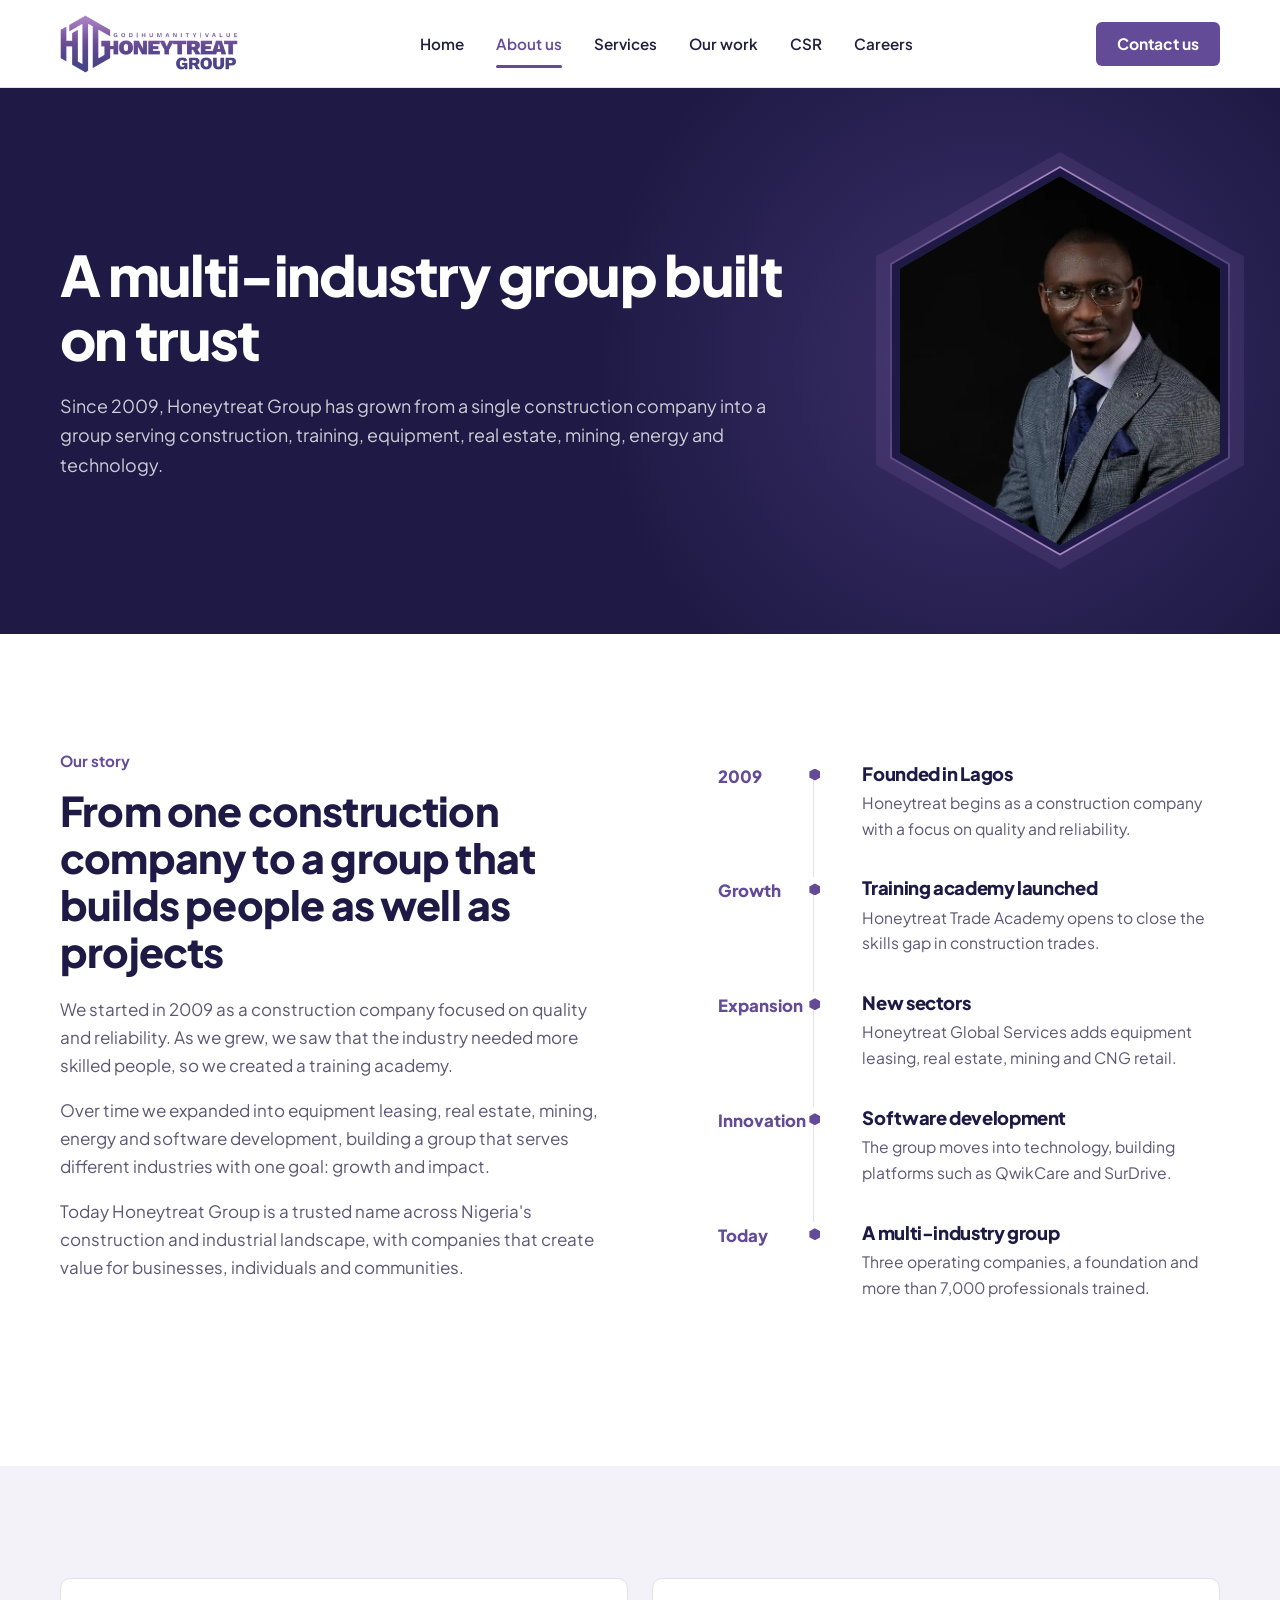
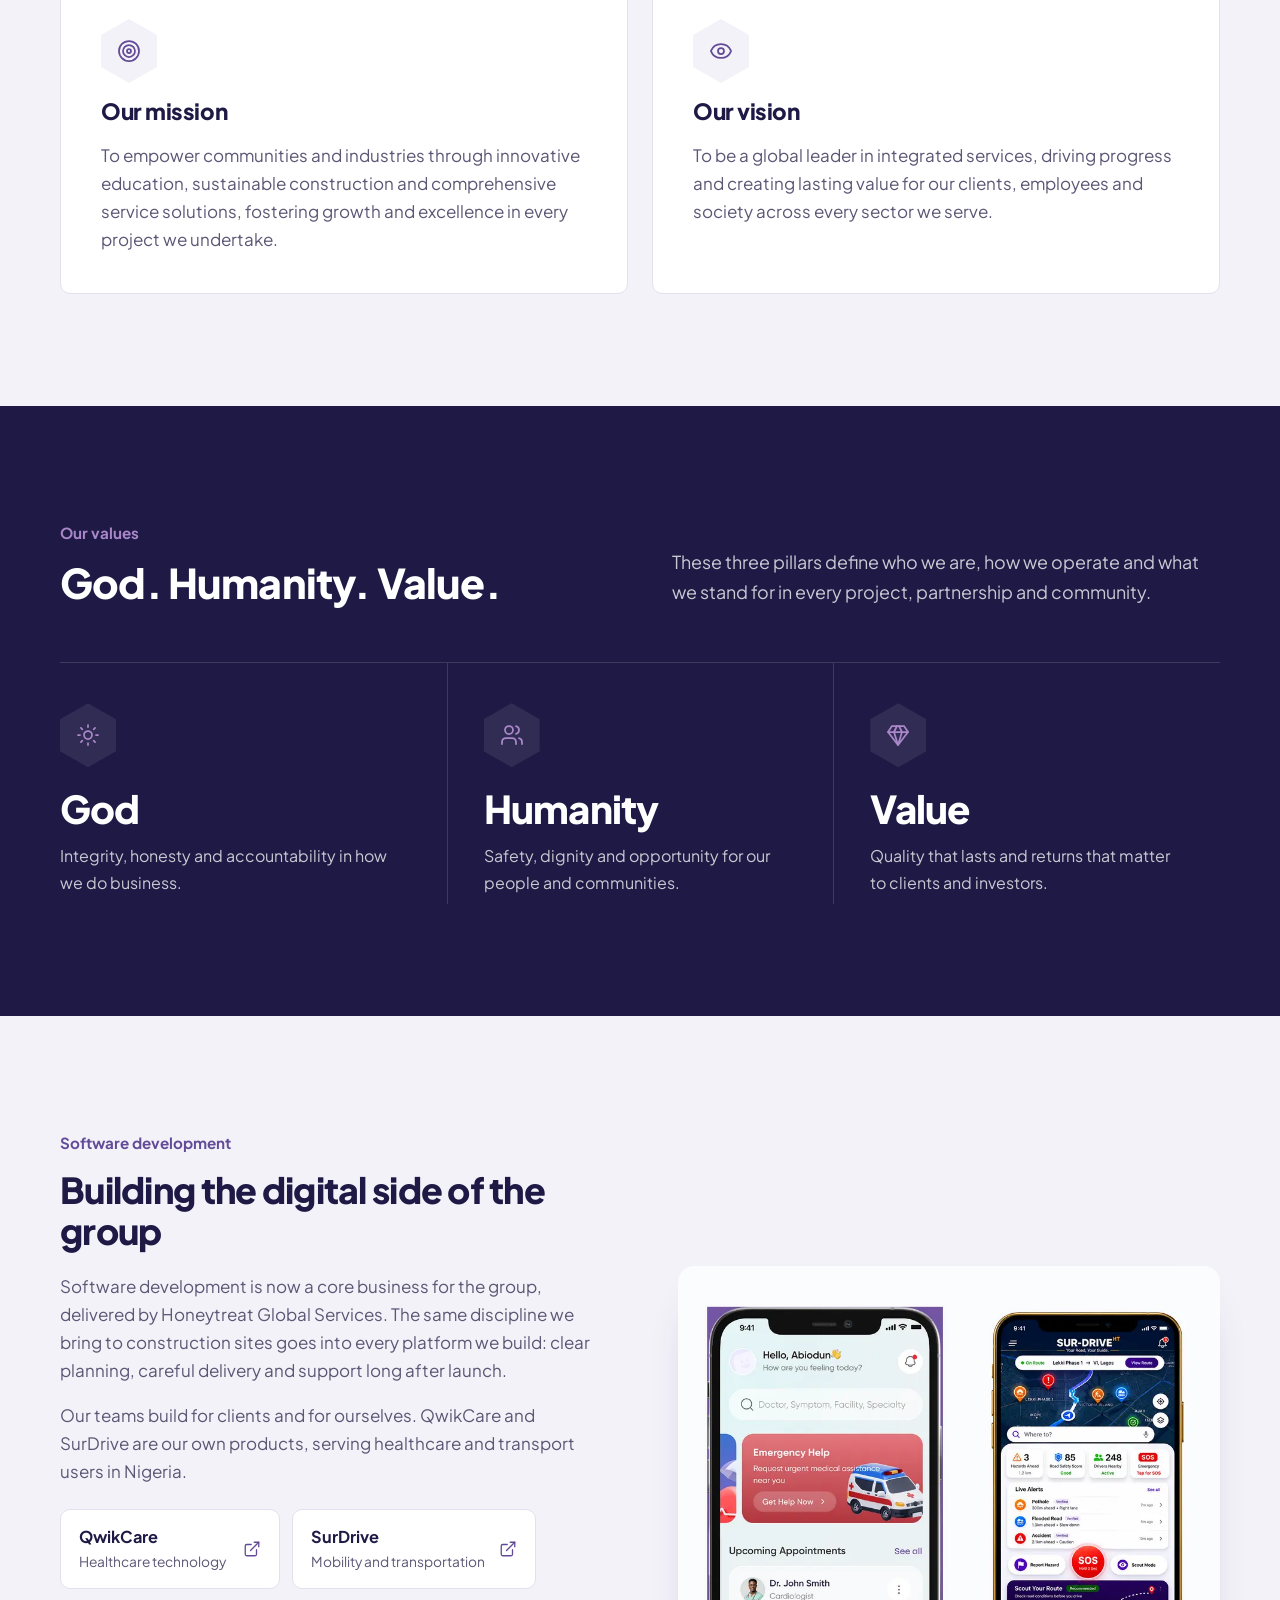
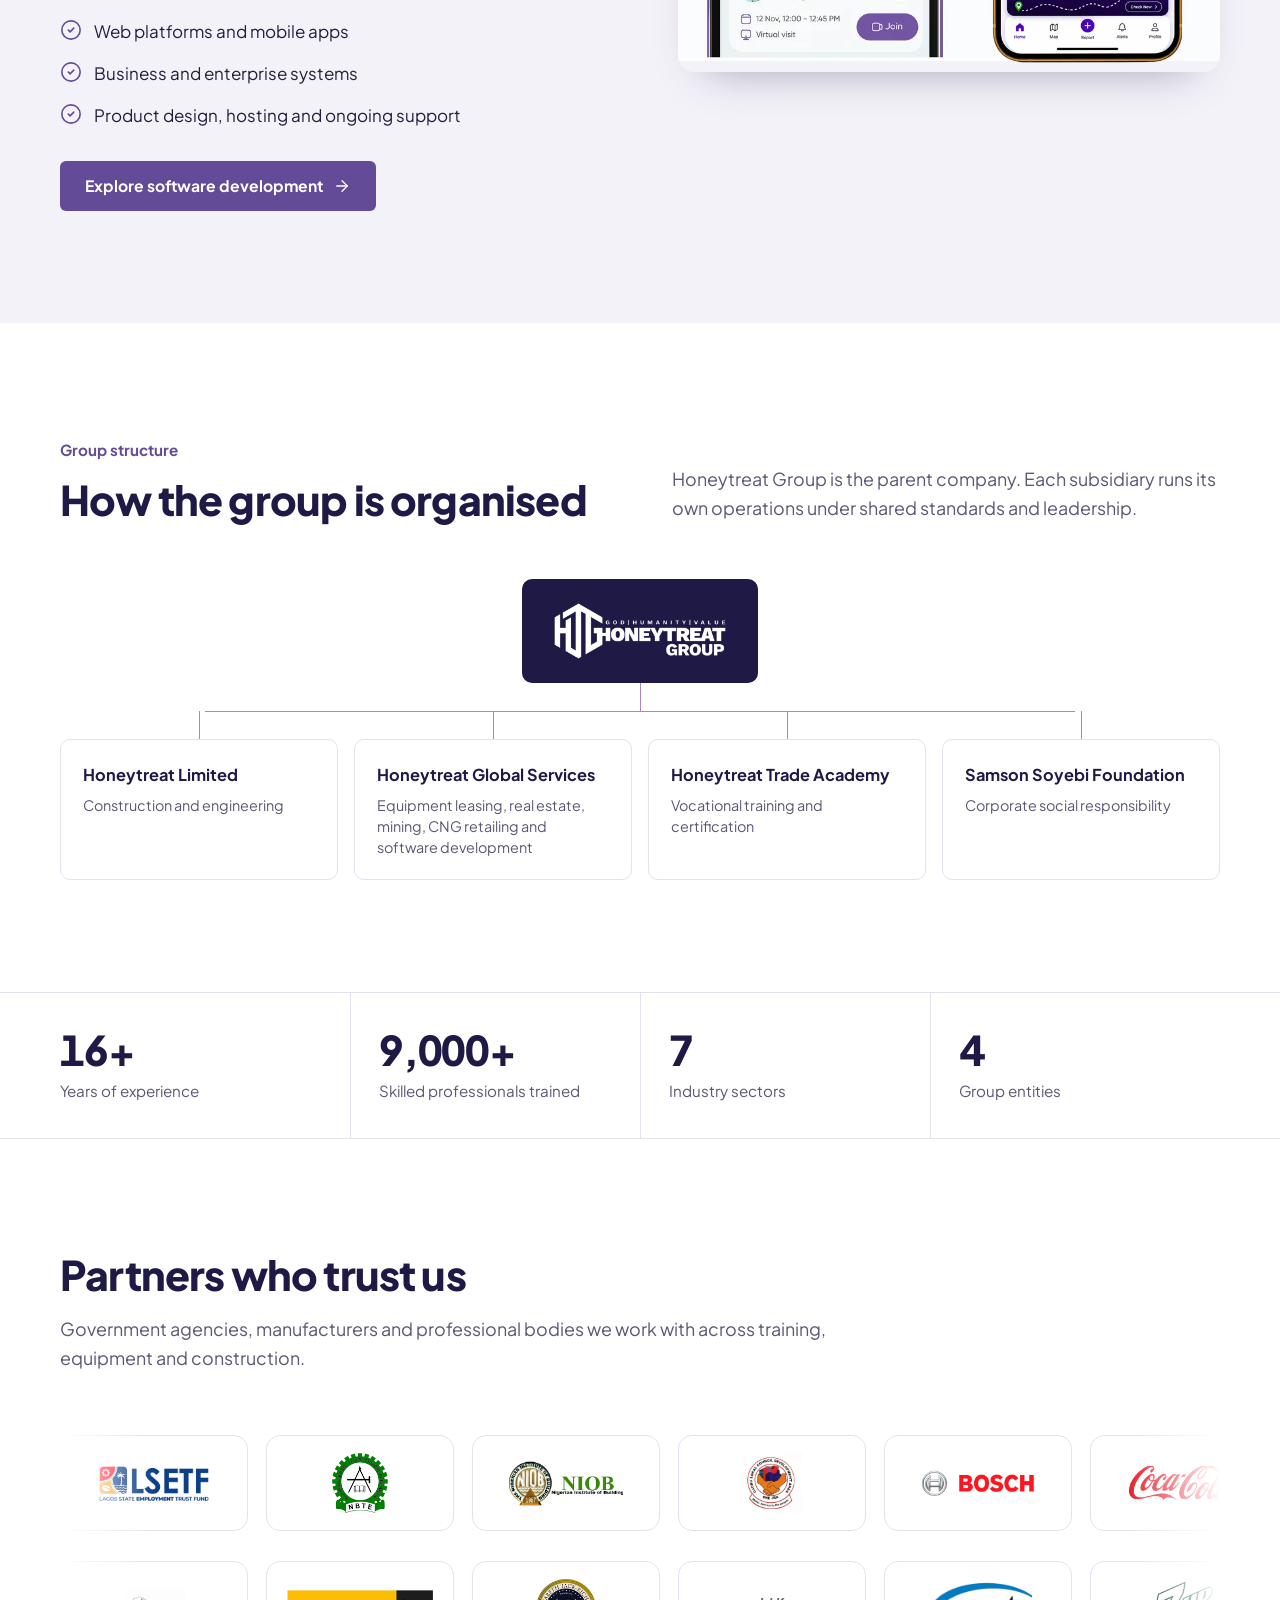
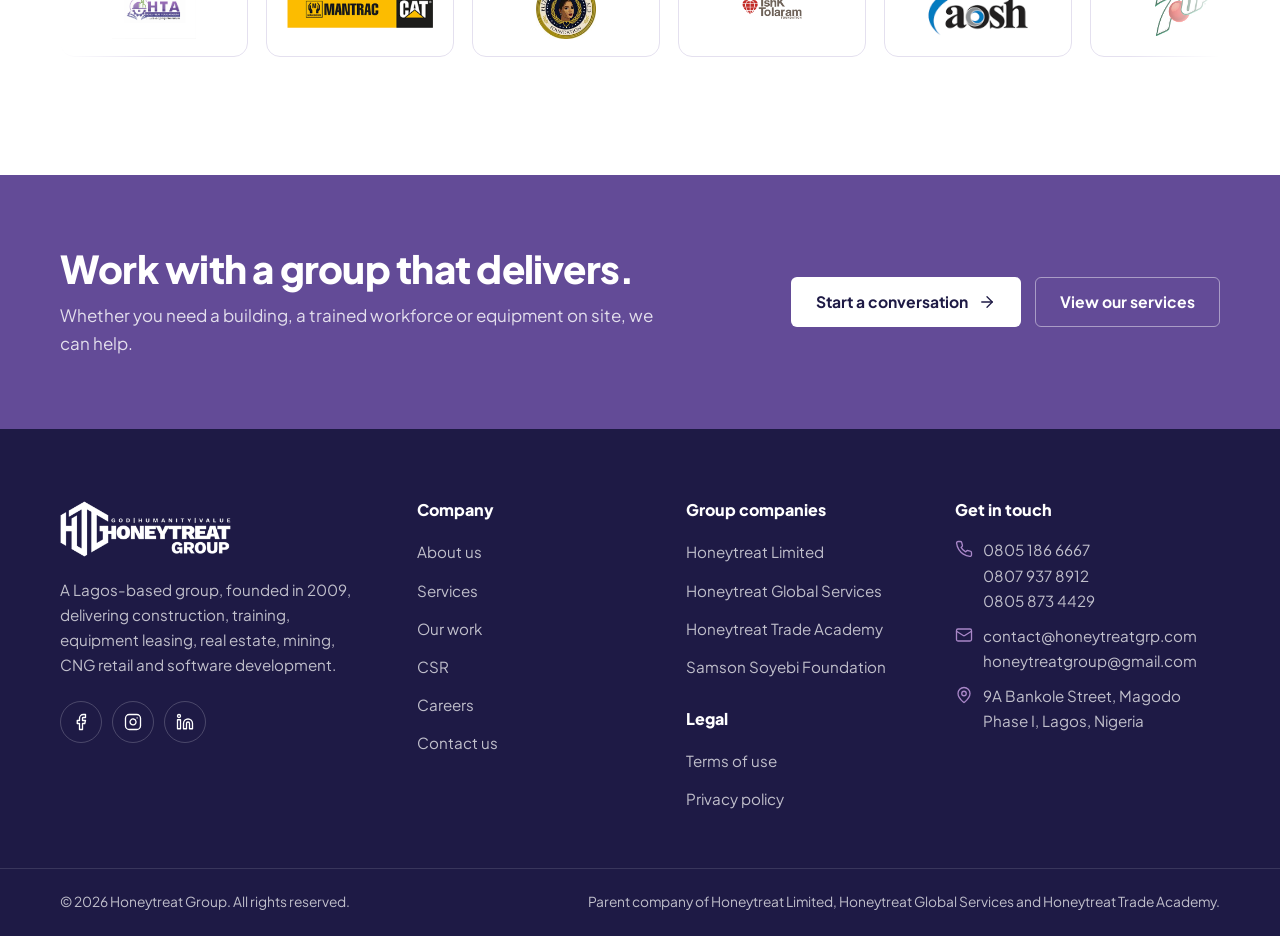
==== commit 3bddf473: "Convert site images to WebP" ====
--- a/about.html
+++ b/about.html
@@ -58,7 +58,7 @@
     </div>
     <div class="hex-media" aria-hidden="true">
       <div class="hex-outline"></div>
-      <div class="hex-img"><img src="assets/img/site/about-hero.jpg" data-fallback="https://images.unsplash.com/photo-1521737711867-e3b97375f902?auto=format&fit=crop&w=700&q=80" alt="" width="320" height="370"></div>
+      <div class="hex-img"><img src="assets/img/site/about-hero.webp" data-fallback="https://images.unsplash.com/photo-1521737711867-e3b97375f902?auto=format&fit=crop&w=700&q=80" alt="" width="320" height="370"></div>
     </div>
   </div>
 </section>
@@ -109,7 +109,7 @@
 
 <section class="section section-mist service-block flip" id="software-development">
   <div class="container split">
-    <div class="media ratio-4-3"><img src="assets/img/site/home-software.jpg" data-fallback="https://images.unsplash.com/photo-1461749280684-dccba630e2f6?auto=format&fit=crop&w=1000&q=80" alt="Software developers building a web platform" loading="lazy" width="600" height="450"></div>
+    <div class="media ratio-4-3"><img src="assets/img/site/home-software.webp" data-fallback="https://images.unsplash.com/photo-1461749280684-dccba630e2f6?auto=format&fit=crop&w=1000&q=80" alt="Software developers building a web platform" loading="lazy" width="600" height="450"></div>
     <div>
       <span class="kicker">Software development</span>
       <h2 class="h2">Building the digital side of the group</h2>
